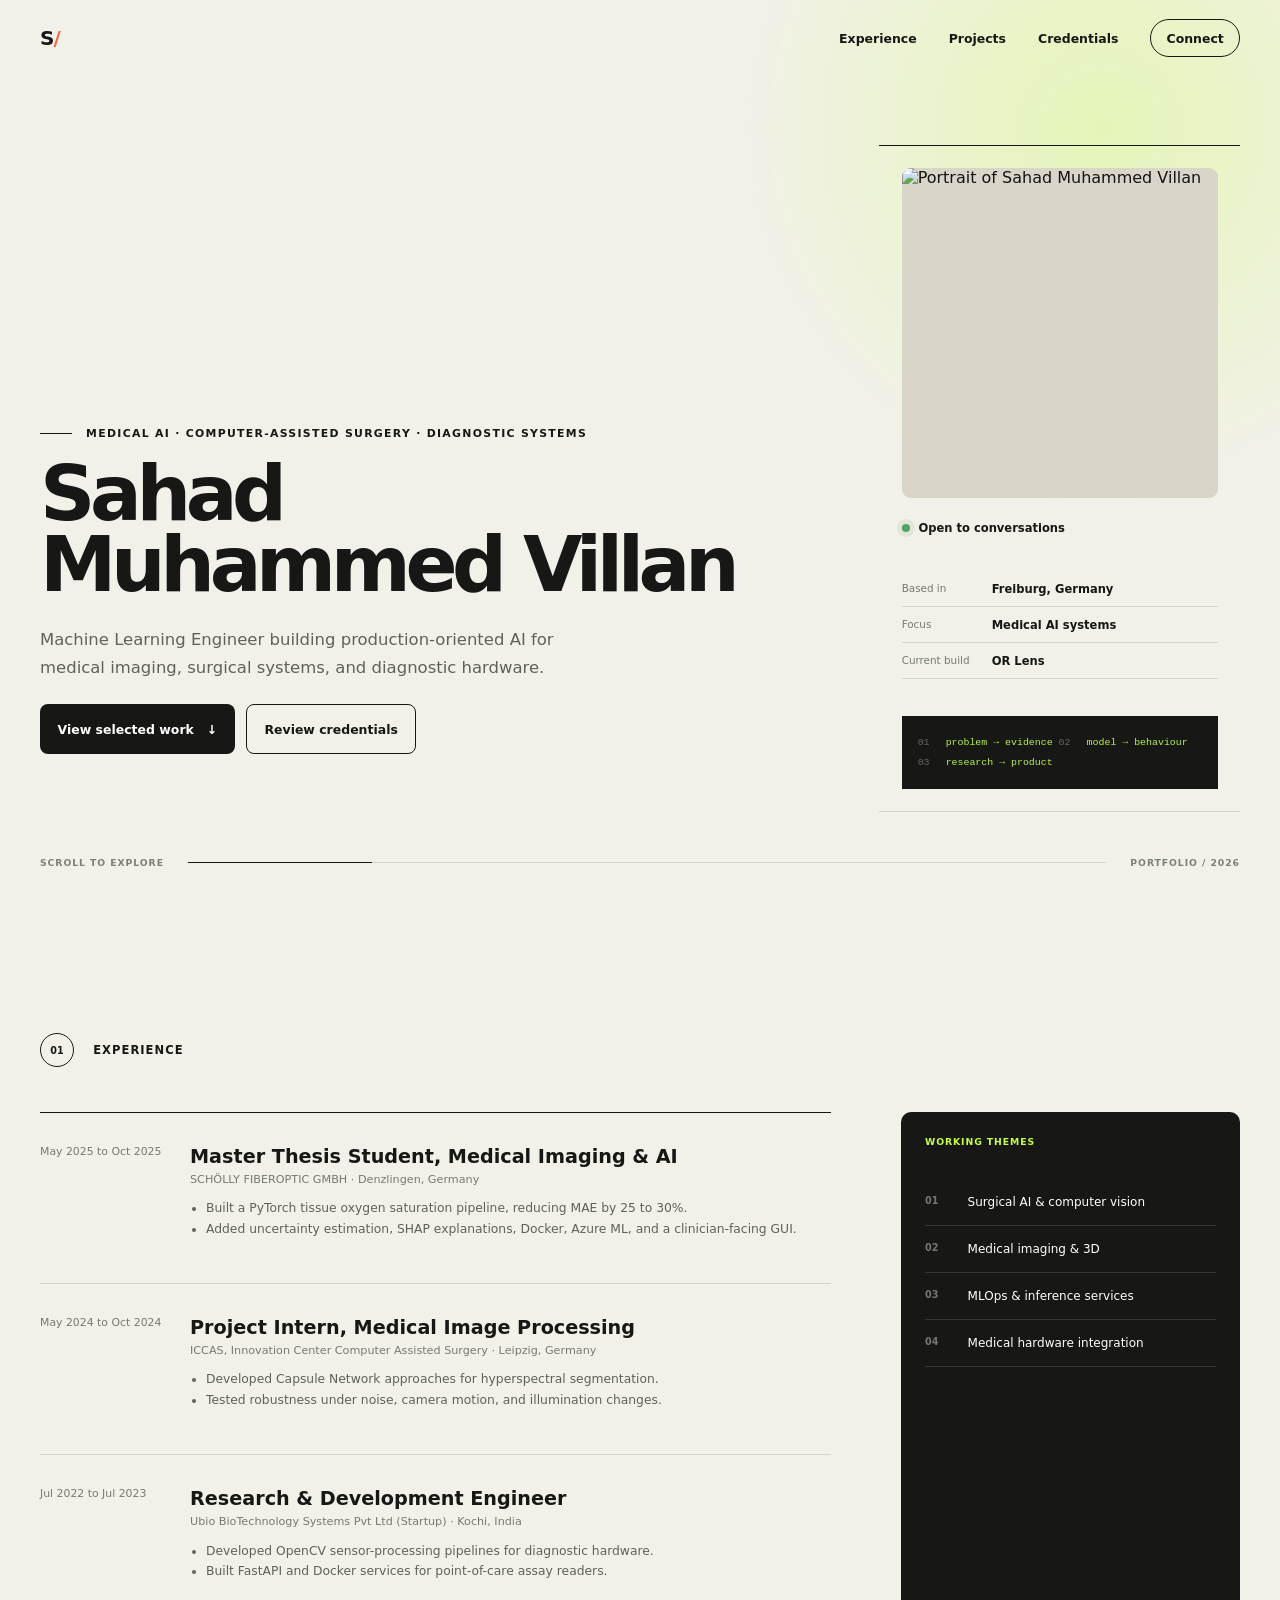
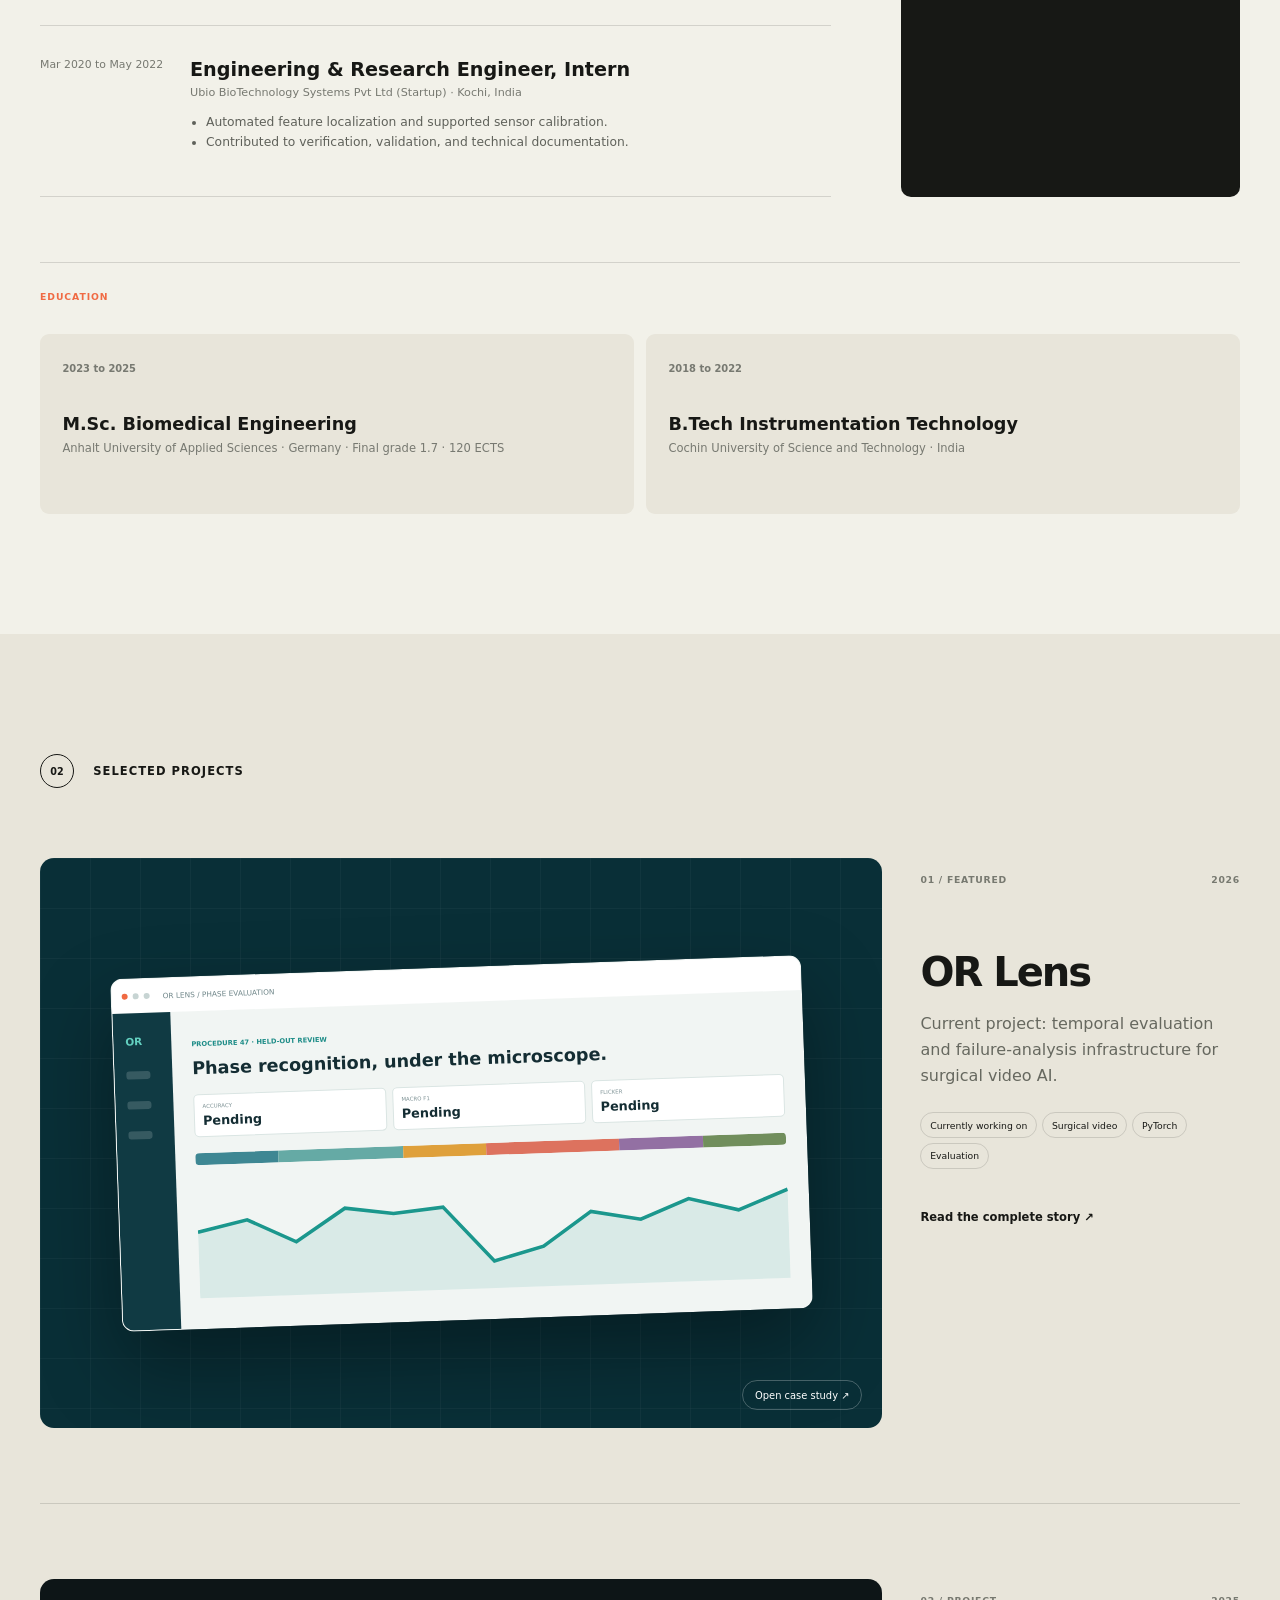
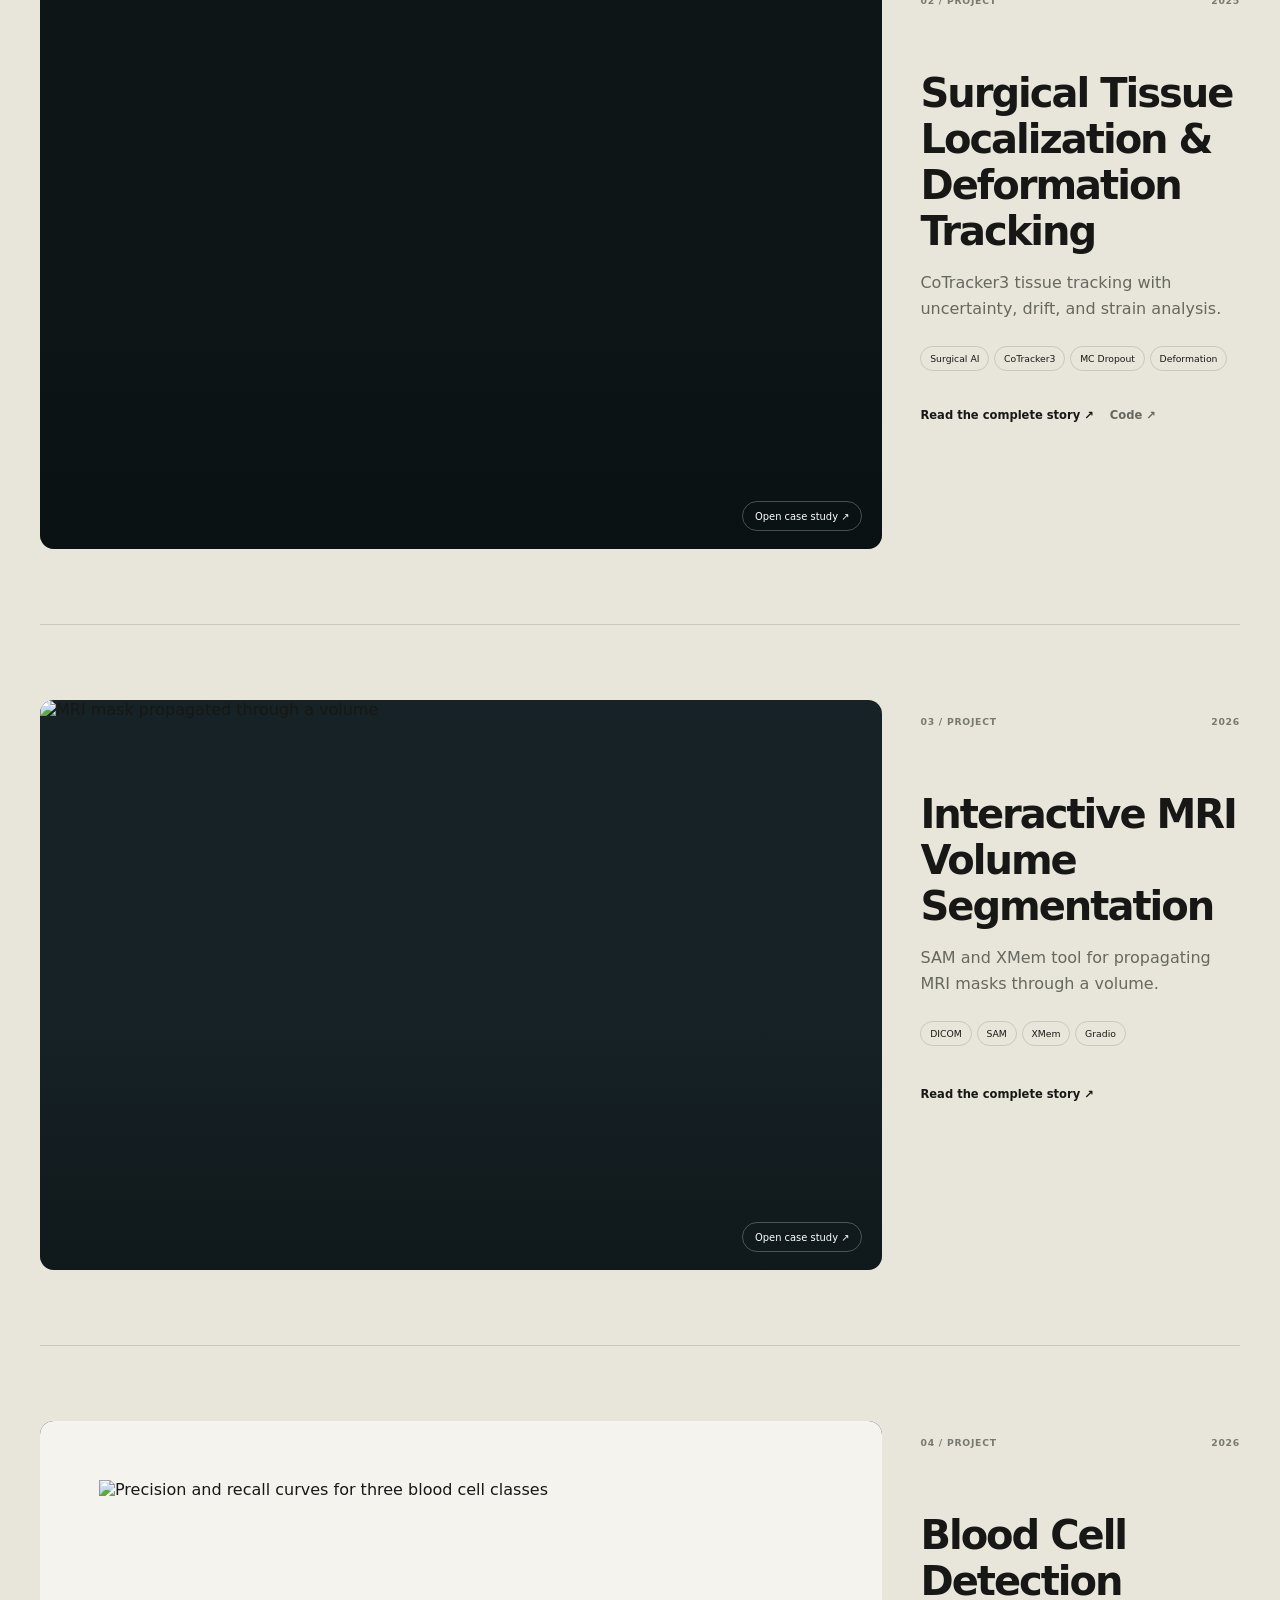
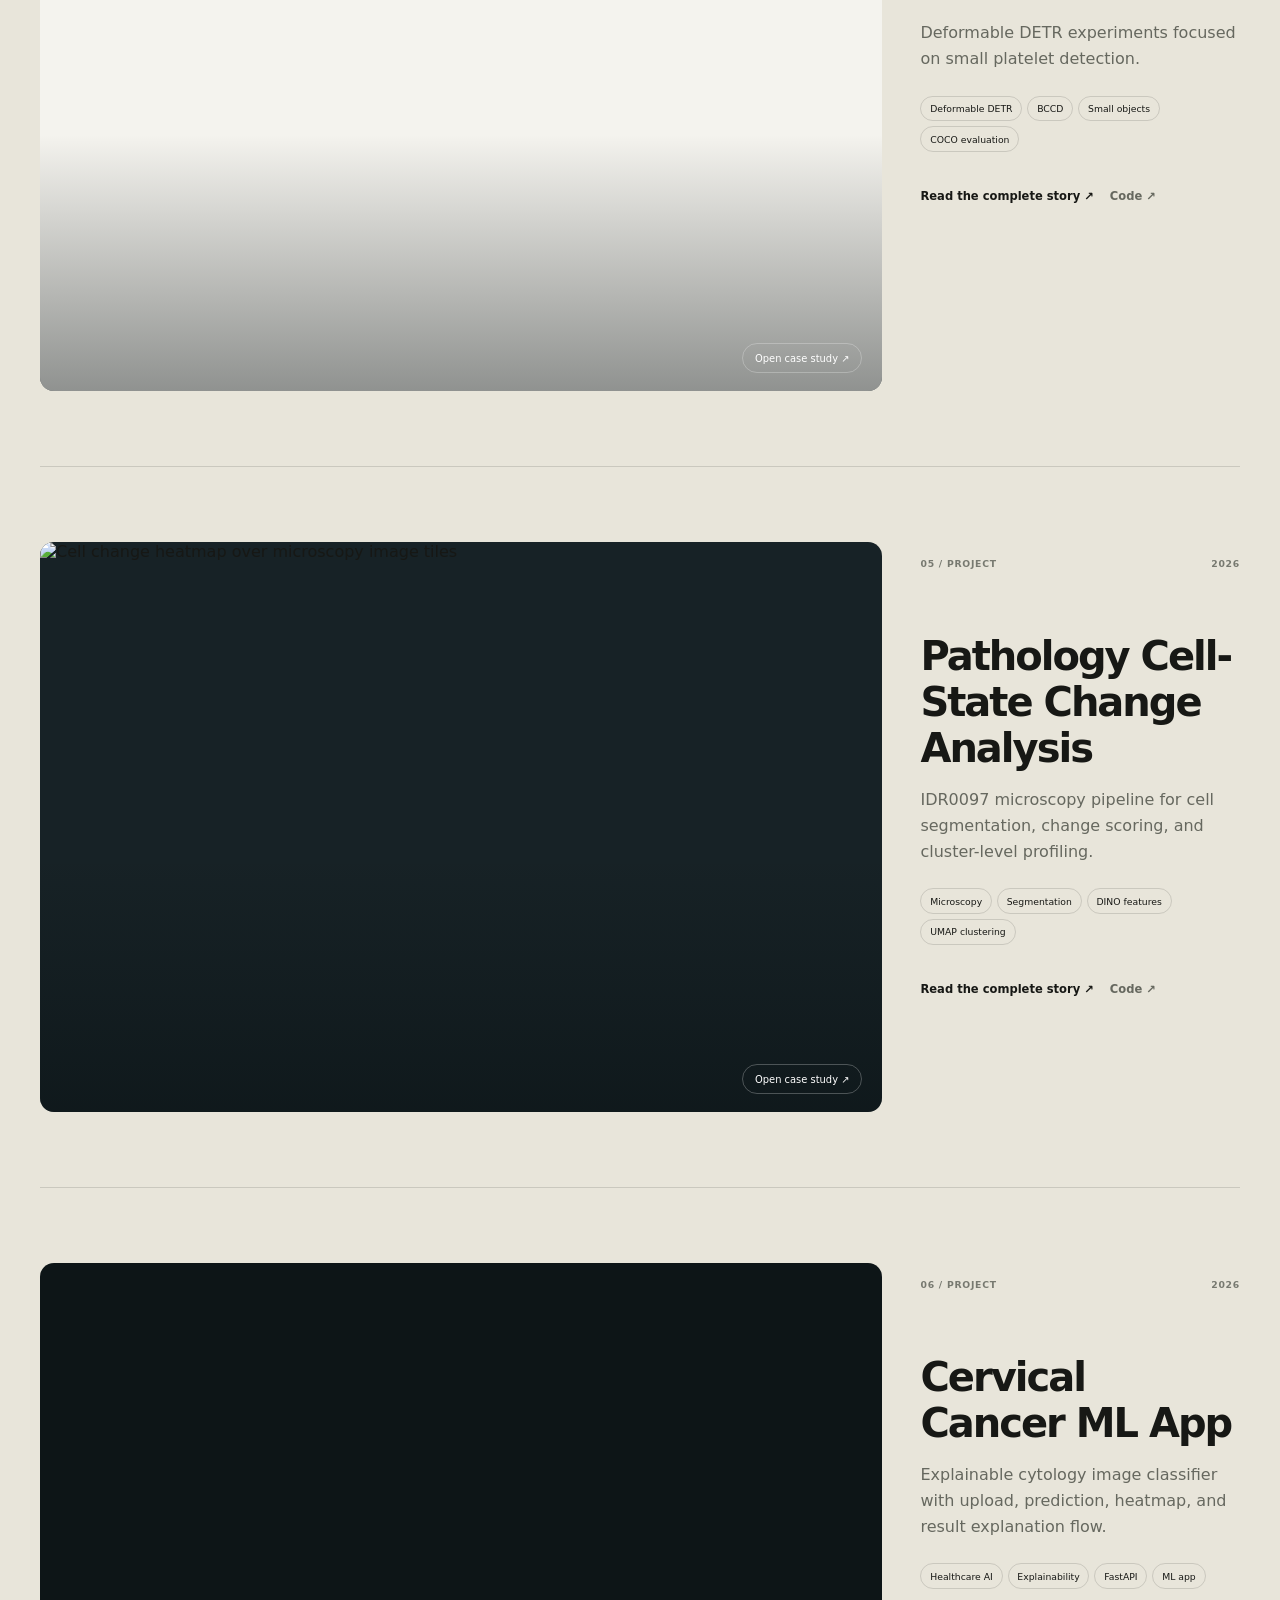
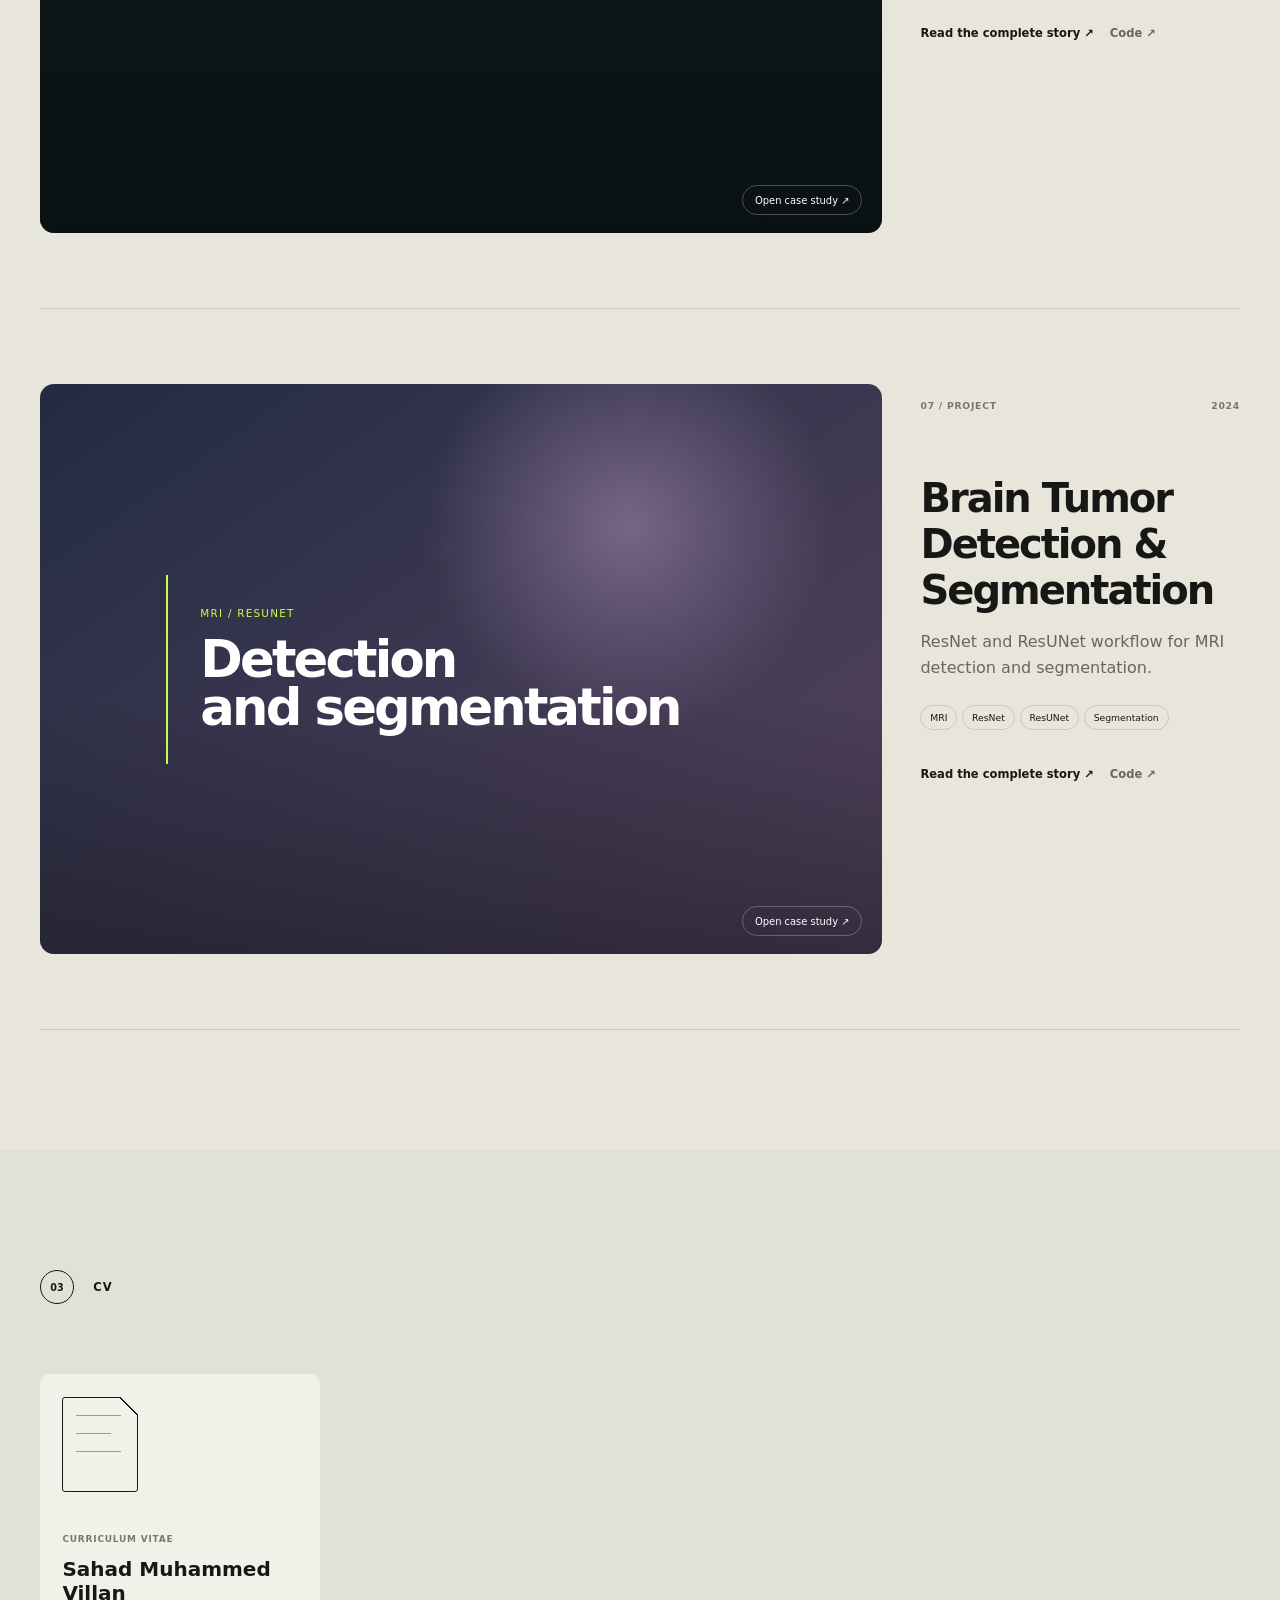
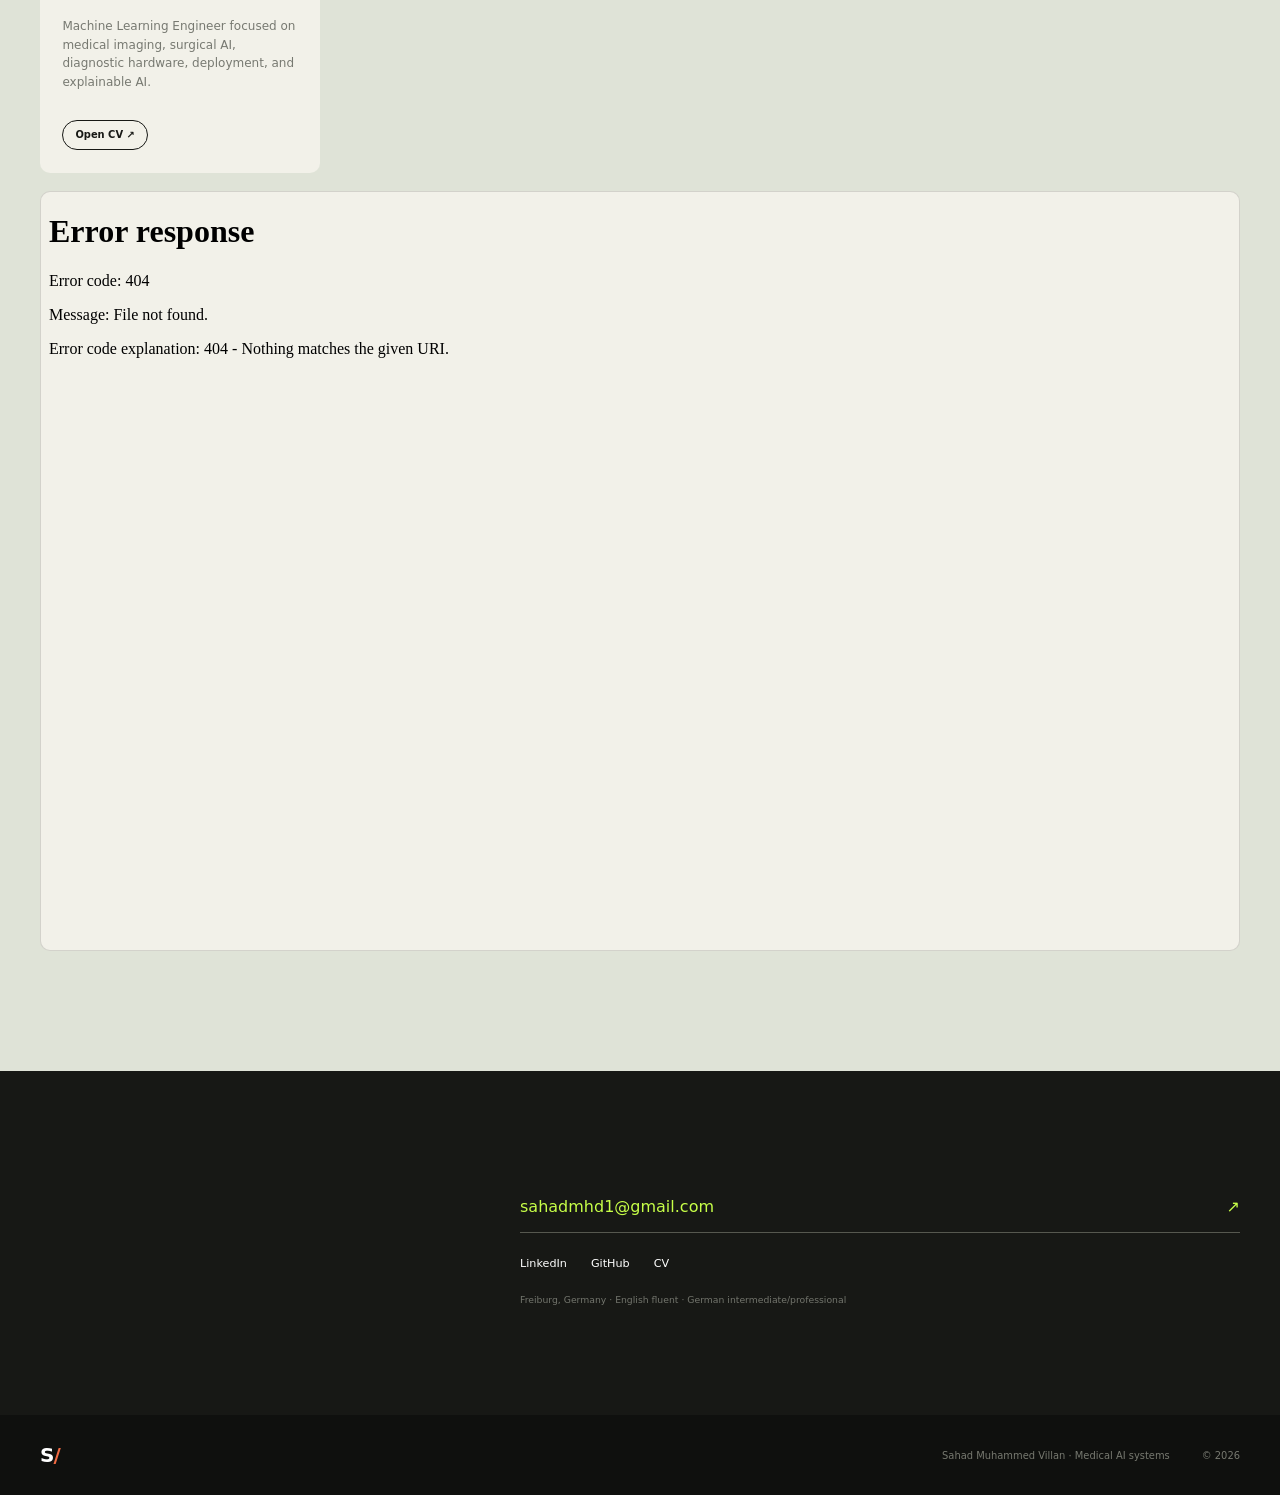
==== index.html @ abcf7dcc "Add files via upload" ====
<!doctype html>
<html lang="en">
<head>
  <meta charset="utf-8">
  <meta name="viewport" content="width=device-width, initial-scale=1">
  <meta name="description" content="Sahad Muhammed Villan, machine learning engineer building medical imaging and surgical AI systems.">
  <meta name="theme-color" content="#171815">
  <title>Sahad Muhammed Villan | Machine Learning Engineer</title>
  <link rel="icon" href="assets/favicon.svg" type="image/svg+xml">
  <link rel="stylesheet" href="styles.css">
</head>
<body>
  <a class="skip-link" href="#main">Skip to content</a>
  <div class="cursor-glow" data-cursor-glow></div>

  <header class="header" data-header>
    <div class="shell nav-row">
      <a class="monogram" href="#top" aria-label="Portfolio home">S<span>/</span></a>
      <button class="menu" type="button" aria-expanded="false" aria-controls="nav" data-menu><i></i><i></i><span class="sr-only">Menu</span></button>
      <nav id="nav" data-nav>
        <a href="#experience">Experience</a>
        <a href="#work">Projects</a>
        <a href="#credentials">Credentials</a>
        <a class="nav-contact" href="#contact">Connect</a>
      </nav>
    </div>
  </header>

  <main id="main">
    <section id="top" class="hero">
      <div class="shell hero-grid">
        <div class="hero-copy reveal">
          <p class="overline"><span></span> Medical AI · Computer-assisted surgery · Diagnostic systems</p>
          <h1>Sahad Muhammed Villan</h1>
          <p class="hero-intro" data-profile-intro>Machine Learning Engineer building production-oriented AI for medical imaging, surgical systems, and diagnostic hardware.</p>
          <div class="hero-actions">
            <a class="button button-dark" href="#work">View selected work <span>↓</span></a>
            <a class="button button-line" href="#credentials">Review credentials</a>
          </div>
        </div>
        <aside class="hero-aside reveal delay-one">
          <figure class="profile-photo">
            <img src="assets/sahad-portrait.jpg" alt="Portrait of Sahad Muhammed Villan">
          </figure>
          <div class="availability"><i></i><span data-availability>Open to conversations</span></div>
          <dl>
            <div><dt>Based in</dt><dd data-location>Freiburg, Germany</dd></div>
            <div><dt>Focus</dt><dd>Medical AI systems</dd></div>
            <div><dt>Current build</dt><dd>OR Lens</dd></div>
          </dl>
          <div class="hero-code" aria-hidden="true">
            <span>01</span><code>problem → evidence</code>
            <span>02</span><code>model → behaviour</code>
            <span>03</span><code>research → product</code>
          </div>
        </aside>
      </div>
      <div class="shell hero-foot reveal delay-two">
        <span>SCROLL TO EXPLORE</span>
        <div class="scroll-line"><i></i></div>
        <span>PORTFOLIO / <span data-year></span></span>
      </div>
    </section>

    <section id="work" class="section work-section">
      <div class="shell">
        <header class="section-head reveal">
          <div><span class="section-number">02</span><p>Selected projects</p></div>
        </header>
        <div class="project-list" data-project-list>
          <article class="project-featured reveal" data-project-slug="or-lens">
            <a class="project-visual or-lens-visual" href="projects/or-lens/index.html" aria-label="Open OR Lens project">
              <div class="or-grid"></div>
              <div class="or-window">
                <div class="or-top"><i></i><i></i><i></i><span>OR LENS / PHASE EVALUATION</span></div>
                <div class="or-content">
                  <aside><b>OR</b><i></i><i></i><i></i></aside>
                  <div class="or-main">
                    <small>PROCEDURE 47 · HELD-OUT REVIEW</small>
                    <h3>Phase recognition, under the microscope.</h3>
                    <div class="or-metrics"><i><span>ACCURACY</span><b>Pending</b></i><i><span>MACRO F1</span><b>Pending</b></i><i><span>FLICKER</span><b>Pending</b></i></div>
                    <div class="or-timeline"><i></i><i></i><i></i><i></i><i></i><i></i></div>
                    <svg viewBox="0 0 500 105"><path class="or-area" d="M0 100V44L42 35L83 55L125 28L166 34L208 30L250 77L292 66L333 38L375 46L416 30L458 41L500 25V100Z"/><path class="or-line" d="M0 44L42 35L83 55L125 28L166 34L208 30L250 77L292 66L333 38L375 46L416 30L458 41L500 25"/></svg>
                  </div>
                </div>
              </div>
              <span class="project-open">Open case study ↗</span>
            </a>
            <div class="project-copy">
              <div class="project-meta"><span>01 / FEATURED</span><span>2026</span></div>
              <h3>OR Lens</h3>
              <p>Current project: temporal evaluation and failure-analysis infrastructure for surgical video AI.</p>
              <ul><li>Currently working on</li><li>Surgical video</li><li>PyTorch</li><li>Evaluation</li></ul>
              <a href="projects/or-lens/index.html">Read the complete story <span>↗</span></a>
            </div>
          </article>
          <article class="project-featured reveal" data-project-slug="surgical-tissue-tracking">
            <a class="project-visual has-video" href="projects/surgical-tissue-tracking/index.html" aria-label="Open surgical tissue tracking project">
              <video class="project-card-video" autoplay muted loop playsinline preload="metadata" poster="projects/surgical-tissue-tracking/surgical_gps_op1_poster.jpg">
                <source src="projects/surgical-tissue-tracking/surgical_gps_op1_web.mp4" type="video/mp4">
              </video>
              <span class="project-open">Open case study ↗</span>
            </a>
            <div class="project-copy">
              <div class="project-meta"><span>02 / PROJECT</span><span>2025</span></div>
              <h3>Surgical Tissue Localization &amp; Deformation Tracking</h3>
              <p>CoTracker3 tissue tracking with uncertainty, drift, and strain analysis.</p>
              <ul><li>Surgical AI</li><li>CoTracker3</li><li>MC Dropout</li><li>Deformation</li></ul>
              <div class="project-actions"><a href="projects/surgical-tissue-tracking/index.html">Read the complete story <span>↗</span></a><a href="https://github.com/sahadvillan/Tissue_Localization" target="_blank" rel="noreferrer">Code <span>↗</span></a></div>
            </div>
          </article>
          <article class="project-featured reveal" data-project-slug="mri-volume-propagation">
            <a class="project-visual has-image" href="projects/mri-volume-propagation/index.html" aria-label="Open MRI volume segmentation project">
              <img class="project-card-image" src="assets/mri-propagation-frame.png" alt="MRI mask propagated through a volume">
              <span class="project-open">Open case study ↗</span>
            </a>
            <div class="project-copy">
              <div class="project-meta"><span>03 / PROJECT</span><span>2026</span></div>
              <h3>Interactive MRI Volume Segmentation</h3>
              <p>SAM and XMem tool for propagating MRI masks through a volume.</p>
              <ul><li>DICOM</li><li>SAM</li><li>XMem</li><li>Gradio</li></ul>
              <a href="projects/mri-volume-propagation/index.html">Read the complete story <span>↗</span></a>
            </div>
          </article>
          <article class="project-featured reveal" data-project-slug="blood-cell-detection">
            <a class="project-visual has-image" href="projects/blood-cell-detection/index.html" aria-label="Open blood cell detection project">
              <img class="project-card-image contain" src="assets/blood-cell-pr-curve.png" alt="Precision and recall curves for three blood cell classes">
              <span class="project-open">Open case study ↗</span>
            </a>
            <div class="project-copy">
              <div class="project-meta"><span>04 / PROJECT</span><span>2026</span></div>
              <h3>Blood Cell Detection</h3>
              <p>Deformable DETR experiments focused on small platelet detection.</p>
              <ul><li>Deformable DETR</li><li>BCCD</li><li>Small objects</li><li>COCO evaluation</li></ul>
              <div class="project-actions"><a href="projects/blood-cell-detection/index.html">Read the complete story <span>↗</span></a><a href="https://github.com/sahadvillan/blood-cell-detection" target="_blank" rel="noreferrer">Code <span>↗</span></a></div>
            </div>
          </article>
          <article class="project-featured reveal" data-project-slug="pathology-cell-state">
            <a class="project-visual has-image" href="projects/pathology-cell-state/index.html" aria-label="Open pathology cell-state project">
              <img class="project-card-image" src="assets/pathology-heatmap-sidebygrid.png" alt="Cell change heatmap over microscopy image tiles">
              <span class="project-open">Open case study ↗</span>
            </a>
            <div class="project-copy">
              <div class="project-meta"><span>05 / PROJECT</span><span>2026</span></div>
              <h3>Pathology Cell-State Change Analysis</h3>
              <p>IDR0097 microscopy pipeline for cell segmentation, change scoring, and cluster-level profiling.</p>
              <ul><li>Microscopy</li><li>Segmentation</li><li>DINO features</li><li>UMAP clustering</li></ul>
              <div class="project-actions"><a href="projects/pathology-cell-state/index.html">Read the complete story <span>↗</span></a><a href="https://github.com/sahadvillan/drug-induced-phenotype-detection" target="_blank" rel="noreferrer">Code <span>↗</span></a></div>
            </div>
          </article>
          <article class="project-featured reveal" data-project-slug="cervical-cancer-ml-app">
            <a class="project-visual has-video" href="projects/cervical-cancer-ml-app/index.html" aria-label="Open cervical cancer ML app project">
              <video class="project-card-video" autoplay muted loop playsinline preload="metadata" poster="projects/cervical-cancer-ml-app/cervical-cancer-app-poster.jpg">
                <source src="projects/cervical-cancer-ml-app/cervical-cancer-app-demo.mp4" type="video/mp4">
              </video>
              <span class="project-open">Open case study ↗</span>
            </a>
            <div class="project-copy">
              <div class="project-meta"><span>06 / PROJECT</span><span>2026</span></div>
              <h3>Cervical Cancer ML App</h3>
              <p>Explainable cytology image classifier with upload, prediction, heatmap, and result explanation flow.</p>
              <ul><li>Healthcare AI</li><li>Explainability</li><li>FastAPI</li><li>ML app</li></ul>
              <div class="project-actions"><a href="projects/cervical-cancer-ml-app/index.html">Read the complete story <span>↗</span></a><a href="https://github.com/sahadvillan/cervical-cancer-explinability" target="_blank" rel="noreferrer">Code <span>↗</span></a></div>
            </div>
          </article>
          <article class="project-featured reveal" data-project-slug="brain-tumor-mri">
            <a class="project-visual project-visual-mri" href="projects/brain-tumor-mri/index.html" aria-label="Open brain tumor MRI project">
              <div class="project-visual-label"><small>MRI / RESUNET</small><strong>Detection<br>and segmentation</strong></div>
              <span class="project-open">Open case study ↗</span>
            </a>
            <div class="project-copy">
              <div class="project-meta"><span>07 / PROJECT</span><span>2024</span></div>
              <h3>Brain Tumor Detection &amp; Segmentation</h3>
              <p>ResNet and ResUNet workflow for MRI detection and segmentation.</p>
              <ul><li>MRI</li><li>ResNet</li><li>ResUNet</li><li>Segmentation</li></ul>
              <div class="project-actions"><a href="projects/brain-tumor-mri/index.html">Read the complete story <span>↗</span></a><a href="https://github.com/sahadvillan/Brain-Tumor-Detection-Using-Deep-Learning" target="_blank" rel="noreferrer">Code <span>↗</span></a></div>
            </div>
          </article>
        </div>
      </div>
    </section>

    <section id="experience" class="section experience-section">
      <div class="shell">
        <header class="section-head section-head-simple reveal">
          <div><span class="section-number">01</span><p>Experience</p></div>
        </header>
        <div class="experience-layout">
          <div class="timeline" data-experience-list data-experience-static>
            <article class="experience-item"><time>May 2025 to Oct 2025</time><div><h3>Master Thesis Student, Medical Imaging &amp; AI<span>SCHÖLLY FIBEROPTIC GMBH · Denzlingen, Germany</span></h3><ul><li>Built a PyTorch tissue oxygen saturation pipeline, reducing MAE by 25 to 30%.</li><li>Added uncertainty estimation, SHAP explanations, Docker, Azure ML, and a clinician-facing GUI.</li></ul></div></article>
            <article class="experience-item"><time>May 2024 to Oct 2024</time><div><h3>Project Intern, Medical Image Processing<span>ICCAS, Innovation Center Computer Assisted Surgery · Leipzig, Germany</span></h3><ul><li>Developed Capsule Network approaches for hyperspectral segmentation.</li><li>Tested robustness under noise, camera motion, and illumination changes.</li></ul></div></article>
            <article class="experience-item"><time>Jul 2022 to Jul 2023</time><div><h3>Research &amp; Development Engineer<span>Ubio BioTechnology Systems Pvt Ltd (Startup) · Kochi, India</span></h3><ul><li>Developed OpenCV sensor-processing pipelines for diagnostic hardware.</li><li>Built FastAPI and Docker services for point-of-care assay readers.</li></ul></div></article>
            <article class="experience-item"><time>Mar 2020 to May 2022</time><div><h3>Engineering &amp; Research Engineer, Intern<span>Ubio BioTechnology Systems Pvt Ltd (Startup) · Kochi, India</span></h3><ul><li>Automated feature localization and supported sensor calibration.</li><li>Contributed to verification, validation, and technical documentation.</li></ul></div></article>
          </div>
          <aside class="capability-panel reveal delay-one">
            <span class="panel-label">WORKING THEMES</span>
            <div><b>01</b><p>Surgical AI & computer vision</p></div>
            <div><b>02</b><p>Medical imaging & 3D</p></div>
            <div><b>03</b><p>MLOps & inference services</p></div>
            <div><b>04</b><p>Medical hardware integration</p></div>
          </aside>
        </div>

        <div class="education-block reveal">
          <span class="panel-label education-label">EDUCATION</span>
          <div class="education-grid">
            <article><time>2023 to 2025</time><h3>M.Sc. Biomedical Engineering</h3><p>Anhalt University of Applied Sciences · Germany · Final grade 1.7 · 120 ECTS</p></article>
            <article><time>2018 to 2022</time><h3>B.Tech Instrumentation Technology</h3><p>Cochin University of Science and Technology · India</p></article>
          </div>
        </div>
      </div>
    </section>

    <section id="credentials" class="section credentials-section">
      <div class="shell">
        <header class="section-head reveal">
          <div><span class="section-number">03</span><p>CV</p></div>
        </header>
        <div class="credential-grid" data-credential-list>
          <article class="credential-card reveal">
            <div class="document-icon"><i></i><i></i><i></i></div>
            <span>CURRICULUM VITAE</span><h3>Sahad Muhammed Villan</h3><p>Machine Learning Engineer focused on medical imaging, surgical AI, diagnostic hardware, deployment, and explainable AI.</p><a class="credential-link" href="assets/sahad-muhammed-villan-cv.pdf" target="_blank" rel="noreferrer">Open CV ↗</a>
          </article>
        </div>
        <iframe class="cv-frame reveal" src="assets/sahad-muhammed-villan-cv.pdf" title="CV of Sahad Muhammed Villan"></iframe>
      </div>
    </section>

    <section id="contact" class="contact-section">
      <div class="shell contact-grid contact-grid-simple">
        <div class="contact-actions reveal delay-one">
          <a class="contact-email" href="mailto:sahadmhd1@gmail.com">sahadmhd1@gmail.com <span>↗</span></a>
          <div class="social-links"><a href="https://linkedin.com/in/sahadmuhammedv" target="_blank" rel="noreferrer">LinkedIn</a><a href="https://github.com/sahadvillan" target="_blank" rel="noreferrer">GitHub</a><a href="assets/sahad-muhammed-villan-cv.pdf" target="_blank" rel="noreferrer">CV</a></div>
          <small>Freiburg, Germany · English fluent · German intermediate/professional</small>
        </div>
      </div>
    </section>
  </main>

  <footer>
    <div class="shell footer-row"><a class="monogram" href="#top">S<span>/</span></a><p>Sahad Muhammed Villan · Medical AI systems</p><span>© <span data-year></span></span></div>
  </footer>

  <script src="script.js"></script>
</body>
</html>
---- styles.css ----
:root { --ink:#171815; --muted:#777971; --paper:#f2f1e9; --cream:#e8e5da; --acid:#c7ff48; --orange:#f06a43; --line:rgba(23,24,21,.14); --shell:min(1200px,calc(100vw - 52px)); }
*{box-sizing:border-box}html{scroll-behavior:smooth}body{margin:0;color:var(--ink);background:var(--paper);font-family:Inter,ui-sans-serif,system-ui,-apple-system,BlinkMacSystemFont,"Segoe UI",sans-serif;-webkit-font-smoothing:antialiased}a{color:inherit;text-decoration:none}.shell{width:var(--shell);margin-inline:auto}.sr-only{position:absolute;width:1px;height:1px;padding:0;margin:-1px;overflow:hidden;clip:rect(0,0,0,0);white-space:nowrap;border:0}.skip-link{position:fixed;left:1rem;top:-4rem;z-index:300;padding:.7rem 1rem;background:var(--acid);border-radius:7px}.skip-link:focus{top:1rem}.cursor-glow{position:fixed;z-index:-1;width:450px;height:450px;border-radius:50%;background:rgba(199,255,72,.12);filter:blur(65px);transform:translate(-50%,-50%);pointer-events:none}
main{display:flex;flex-direction:column}#top{order:1}#experience{order:2}#work{order:3}#credentials{order:4}#contact{order:5}
.project-actions{display:flex;flex-wrap:wrap;gap:1rem;align-items:center}.project-actions a{font-size:.72rem;font-weight:780}.project-actions a:last-child{color:#66685f}
.hero{min-height:760px!important;padding:145px 0 45px!important}.hero-grid{align-items:center!important}.hero-copy{align-self:end;padding-bottom:58px}.hero h1{max-width:720px!important;margin:1.2rem 0 0!important;font-size:clamp(3.6rem,6vw,6.7rem)!important;line-height:.92!important;letter-spacing:-.07em!important}.hero-intro{max-width:560px!important;margin:1.6rem 0 1.4rem!important}.hero-foot{margin-top:45px!important}
@media(max-width:950px){.hero{min-height:auto!important}.hero-copy{padding-bottom:0}.hero-foot{margin-top:55px!important}}
.header{position:fixed;inset:0 0 auto;z-index:100;transition:background .2s,border-color .2s}.header.scrolled{background:rgba(242,241,233,.9);border-bottom:1px solid var(--line);backdrop-filter:blur(18px)}.nav-row{min-height:76px;display:flex;align-items:center;justify-content:space-between}.monogram{font-size:1.25rem;font-weight:850;letter-spacing:-.05em}.monogram span{color:var(--orange)}nav{display:flex;gap:2rem;align-items:center;font-size:.78rem;font-weight:650}nav a:hover{opacity:.55}.nav-contact{padding:.65rem .95rem;border:1px solid var(--ink);border-radius:999px}.menu{display:none;width:42px;height:42px;border:0;background:none}.menu i{display:block;width:22px;height:1px;margin:7px auto;background:var(--ink)}
.hero{min-height:900px;padding:180px 0 45px;background:radial-gradient(circle at 86% 14%,rgba(199,255,72,.3),transparent 28%),var(--paper)}.hero-grid{display:grid;grid-template-columns:1.35fr .65fr;gap:90px;align-items:end}.overline{font-size:.68rem;font-weight:780;letter-spacing:.12em;text-transform:uppercase}.overline span{display:inline-block;width:32px;height:1px;margin:0 9px 3px 0;background:var(--ink)}.hero h1{max-width:930px;margin:1.3rem 0 0;font-size:clamp(3.8rem,7vw,7.6rem);line-height:.92;letter-spacing:-.075em;font-weight:600}.hero h1 em{color:var(--orange);font-family:Georgia,serif;font-weight:400}.hero-intro{max-width:690px;margin:2rem 0;color:#5f615a;font-size:1.03rem;line-height:1.7}.hero-actions{display:flex;gap:.7rem;flex-wrap:wrap}.button{display:inline-flex;align-items:center;justify-content:center;gap:.8rem;min-height:50px;padding:.75rem 1.1rem;border-radius:8px;font-size:.78rem;font-weight:750}.button-dark{color:white;background:var(--ink)}.button-line{border:1px solid var(--ink)}.hero-aside{padding:1.4rem;border-top:1px solid var(--ink);border-bottom:1px solid var(--line)}.availability{display:flex;align-items:center;gap:.55rem;font-size:.72rem;font-weight:750}.availability i{width:8px;height:8px;border-radius:50%;background:#51a262;box-shadow:0 0 0 5px rgba(81,162,98,.12)}.hero-aside dl{margin:2.3rem 0}.hero-aside dl div{display:grid;grid-template-columns:90px 1fr;padding:.65rem 0;border-bottom:1px solid var(--line)}dt{color:var(--muted);font-size:.65rem}dd{margin:0;font-size:.72rem;font-weight:700}.hero-code{padding:1rem;color:#b7f349;background:var(--ink);font-family:ui-monospace,SFMono-Regular,Consolas,monospace;font-size:.62rem}.hero-code span{display:inline-block;width:28px;color:#66685f}.hero-code code{display:inline-block;margin:.3rem 0}.hero-foot{display:grid;grid-template-columns:auto 1fr auto;gap:1.5rem;align-items:center;margin-top:115px;color:#7d7f77;font-size:.58rem;font-weight:750;letter-spacing:.1em}.scroll-line{height:1px;overflow:hidden;background:var(--line)}.scroll-line i{display:block;width:20%;height:100%;background:var(--ink);animation:scan 3s infinite}@keyframes scan{from{transform:translateX(-100%)}to{transform:translateX(500%)}}
.section{padding:120px 0}.section-head{display:grid;grid-template-columns:.45fr 1.55fr;gap:3rem;align-items:start;margin-bottom:70px}.section-head>div{display:flex;gap:1.2rem;align-items:center}.section-head p{margin:0;font-size:.72rem;font-weight:750;text-transform:uppercase;letter-spacing:.09em}.section-number{display:grid;place-items:center;width:34px;height:34px;border:1px solid var(--ink);border-radius:50%;font-size:.6rem;font-weight:800}.section-head h2{max-width:800px;margin:0;font-size:clamp(2.4rem,4.2vw,4.6rem);line-height:1.02;letter-spacing:-.055em;font-weight:590}.work-section{background:var(--cream)}.project-featured{display:grid;grid-template-columns:1.45fr .55fr;gap:38px;padding-bottom:75px;border-bottom:1px solid var(--line)}.project-visual{position:relative;min-height:570px;display:grid;place-items:center;overflow:hidden;border-radius:14px;background:#092f37}.or-grid{position:absolute;inset:0;opacity:.12;background-image:linear-gradient(rgba(255,255,255,.3) 1px,transparent 1px),linear-gradient(90deg,rgba(255,255,255,.3) 1px,transparent 1px);background-size:50px 50px}.or-window{position:relative;width:82%;overflow:hidden;border:1px solid rgba(255,255,255,.16);border-radius:12px;background:#f1f5f3;box-shadow:0 35px 80px rgba(0,0,0,.35);transform:rotate(-2deg)}.or-top{height:34px;display:flex;align-items:center;gap:5px;padding:0 10px;color:#6e8588;background:white;font-size:.46rem}.or-top i{width:6px;height:6px;border-radius:50%;background:#c7d4d3}.or-top i:first-child{background:var(--orange)}.or-top span{margin-left:8px}.or-content{min-height:310px;display:grid;grid-template-columns:58px 1fr}.or-content aside{padding:17px 12px;color:#63d0c0;background:#103a43}.or-content aside b{font-size:.65rem}.or-content aside i{display:block;width:24px;height:8px;margin-top:22px;border-radius:3px;background:rgba(255,255,255,.16)}.or-content main{padding:20px;color:#142d33}.or-content main small{color:#1d8c87;font-size:.42rem;font-weight:850}.or-content main h3{margin:.5rem 0 1rem;font-size:1.1rem}.or-metrics{display:grid;grid-template-columns:repeat(3,1fr);gap:6px}.or-metrics i{padding:8px;border:1px solid #dae5e3;border-radius:5px;background:white;font-style:normal}.or-metrics span,.or-metrics b{display:block}.or-metrics span{color:#7e9295;font-size:.34rem}.or-metrics b{margin-top:4px;font-size:.8rem}.or-timeline{height:12px;display:flex;margin-top:16px;overflow:hidden;border-radius:4px}.or-timeline i{flex:1;background:#3e8793}.or-timeline i:nth-child(2){flex:1.5;background:#65aaa5}.or-timeline i:nth-child(3){background:#dfa03b}.or-timeline i:nth-child(4){flex:1.6;background:#dd725e}.or-timeline i:nth-child(5){background:#9370a3}.or-timeline i:nth-child(6){background:#718e5c}.or-content svg{width:100%;margin-top:15px}.or-area{fill:rgba(25,148,136,.11)}.or-line{fill:none;stroke:#1b978d;stroke-width:3}.project-open{position:absolute;right:20px;bottom:18px;padding:.55rem .75rem;color:white;border:1px solid rgba(255,255,255,.25);border-radius:999px;font-size:.62rem}.project-copy{padding-top:1rem}.project-meta{display:flex;justify-content:space-between;color:#777970;font-size:.58rem;font-weight:800;letter-spacing:.08em}.project-copy h3{margin:4rem 0 .8rem;font-size:2.5rem;letter-spacing:-.05em}.project-copy p{color:#66685f;line-height:1.6}.project-copy ul{display:flex;flex-wrap:wrap;gap:5px;padding:0;margin:1.5rem 0 2.3rem;list-style:none}.project-copy li{padding:.4rem .55rem;border:1px solid var(--line);border-radius:999px;font-size:.58rem}.project-copy>a{font-size:.72rem;font-weight:780}.project-placeholder{display:grid;grid-template-columns:.4fr 1.6fr;gap:3rem;padding:2.2rem 0;color:#777970;border-bottom:1px solid var(--line)}.project-placeholder span{font-size:.62rem;font-weight:800;letter-spacing:.09em}.project-placeholder p{max-width:690px;margin:0;font-size:.8rem;line-height:1.6}.project-placeholder code{color:var(--ink)}
.experience-section{background:var(--paper)}.experience-layout{display:grid;grid-template-columns:1.4fr .6fr;gap:70px}.timeline{border-top:1px solid var(--ink)}.empty-state{padding:3rem 0;border-bottom:1px solid var(--line)}.empty-state span{color:var(--orange);font-size:.6rem;font-weight:850;letter-spacing:.1em}.empty-state h3{margin:1rem 0 .5rem;font-size:1.5rem}.empty-state p{max-width:650px;color:var(--muted);font-size:.8rem;line-height:1.65}.experience-item{display:grid;grid-template-columns:150px 1fr;padding:2rem 0;border-bottom:1px solid var(--line)}.experience-item time{color:var(--muted);font-size:.68rem}.experience-item h3{margin:0;font-size:1.2rem}.experience-item h3 span{display:block;margin-top:.3rem;color:var(--muted);font-size:.7rem;font-weight:500}.experience-item ul{padding-left:1rem;color:#5f615a;font-size:.77rem;line-height:1.65}.capability-panel{padding:1.5rem;color:white;background:var(--ink);border-radius:10px}.panel-label{display:block;margin-bottom:2rem;color:var(--acid);font-size:.58rem;font-weight:850;letter-spacing:.1em}.capability-panel div{display:grid;grid-template-columns:33px 1fr;gap:.6rem;padding:1rem 0;border-bottom:1px solid rgba(255,255,255,.13)}.capability-panel b{color:#75776f;font-size:.6rem}.capability-panel p{margin:0;font-size:.75rem}.credentials-section{background:#dfe3d7}.credential-grid{display:grid;grid-template-columns:repeat(3,1fr);gap:12px}.credential-card{min-height:330px;padding:1.4rem;background:var(--paper);border-radius:10px}.document-icon{position:relative;width:76px;height:95px;margin-bottom:2.2rem;border:1px solid var(--ink);border-radius:3px}.document-icon::after{content:"";position:absolute;right:-1px;top:-1px;width:19px;height:19px;background:linear-gradient(45deg,transparent 49%,var(--ink) 50%,var(--ink) 53%,var(--paper) 54%)}.document-icon i{display:block;width:45px;height:1px;margin:17px 13px;background:#9a9c94}.document-icon i:nth-child(2){width:35px}.signed i:last-child{width:24px;height:7px;margin-top:26px;border-bottom:2px solid var(--orange);background:none;transform:rotate(-8deg)}.stamped::before{content:"✓";position:absolute;right:8px;bottom:8px;display:grid;place-items:center;width:26px;height:26px;color:white;background:#51a262;border-radius:50%;font-size:.7rem}.credential-card>span{color:var(--muted);font-size:.56rem;font-weight:850;letter-spacing:.09em}.credential-card h3{margin:.7rem 0;font-size:1.25rem}.credential-card p{color:var(--muted);font-size:.75rem;line-height:1.55}.credential-card>b{display:inline-block;margin-top:1rem;padding:.45rem .55rem;color:#4e514a;border:1px solid var(--line);border-radius:999px;font-size:.56rem}.privacy-note{display:grid;grid-template-columns:150px 1fr;gap:2rem;margin-top:30px;padding:1.2rem;border-left:3px solid var(--orange);background:rgba(255,255,255,.45)}.privacy-note span{font-size:.63rem;font-weight:850;text-transform:uppercase;letter-spacing:.08em}.privacy-note p{margin:0;color:#676960;font-size:.72rem;line-height:1.6}
.about-section{background:var(--paper)}.about-grid{display:grid;grid-template-columns:1fr 1fr;gap:100px}.about-title h2{margin:2rem 0 0;font-size:clamp(3rem,5vw,5.5rem);line-height:.95;letter-spacing:-.065em;font-weight:590}.about-copy .lead{font-size:1.35rem;line-height:1.45;letter-spacing:-.025em}.about-copy>p:not(.lead){color:var(--muted);line-height:1.7}.about-links{display:flex;gap:2rem;margin-top:2rem}.about-links a{padding-bottom:.3rem;border-bottom:1px solid var(--ink);font-size:.72rem;font-weight:750}.contact-section{padding:110px 0;color:white;background:var(--ink)}.contact-grid{display:grid;grid-template-columns:1fr 1fr;gap:80px}.contact-grid p{color:#8d8f88;font-size:.72rem}.contact-grid h2{margin:.6rem 0;font-size:clamp(3rem,5vw,5.4rem);letter-spacing:-.06em}.contact-email{display:flex;justify-content:space-between;padding:1rem 0;border-bottom:1px solid #56584f;color:var(--acid);font-size:1rem}.social-links{display:flex;gap:1.5rem;margin-top:1.5rem;font-size:.7rem}.contact-actions small{display:block;margin-top:1.5rem;color:#73756d;font-size:.58rem}footer{padding:25px 0;background:#0f100e;color:#777970}.footer-row{display:grid;grid-template-columns:1fr auto auto;gap:2rem;align-items:center;font-size:.62rem}.footer-row .monogram{color:white}
.reveal{opacity:0;transform:translateY(18px);transition:opacity .7s,transform .7s}.reveal.visible{opacity:1;transform:none}.delay-one{transition-delay:.1s}.delay-two{transition-delay:.2s}
@media(max-width:950px){.hero-grid,.project-featured,.experience-layout,.about-grid,.contact-grid{grid-template-columns:1fr}.hero{min-height:auto}.hero-aside{max-width:600px;margin-top:2rem}.section-head{grid-template-columns:1fr}.project-copy h3{margin-top:1.5rem}.credential-grid{grid-template-columns:1fr 1fr}.capability-panel{max-width:600px}}
@media(max-width:700px){:root{--shell:min(100% - 28px,1200px)}.menu{display:block}nav{position:fixed;inset:75px 14px auto;display:none;flex-direction:column;align-items:stretch;gap:0;padding:.7rem;background:var(--paper);border:1px solid var(--line);border-radius:10px;box-shadow:0 20px 50px rgba(0,0,0,.15)}nav.open{display:flex}nav a{padding:.8rem}.hero{padding-top:130px}.hero h1{font-size:3.5rem}.hero-foot{grid-template-columns:1fr auto}.hero-foot .scroll-line{display:none}.section{padding:85px 0}.project-visual{min-height:390px}.or-window{width:94%}.credential-grid{grid-template-columns:1fr}.project-placeholder,.privacy-note{grid-template-columns:1fr;gap:.7rem}.footer-row{grid-template-columns:1fr}.section-head h2{font-size:2.65rem}}
@media(prefers-reduced-motion:reduce){html{scroll-behavior:auto}.reveal{opacity:1;transform:none;transition:none}.scroll-line i{animation:none}.cursor-glow{display:none}}

.or-content .or-main{padding:20px;color:#142d33}
.or-content .or-main small{color:#1d8c87;font-size:.42rem;font-weight:850}
.or-content .or-main h3{margin:.5rem 0 1rem;font-size:1.1rem}

.profile-photo{height:330px;margin:0 0 1.4rem;overflow:hidden;border-radius:9px;background:#d9d5c8}
.profile-photo img{display:block;width:100%;height:100%;object-fit:cover;object-position:70% 73%;filter:saturate(.88) contrast(1.03)}
.contact-grid-simple{grid-template-columns:minmax(0,720px);justify-content:end}
.section-head-simple{grid-template-columns:1fr;margin-bottom:45px}
.project-visual.has-video{background:#0d1517}
.project-card-video{position:absolute;inset:0;width:100%;height:100%;object-fit:cover;pointer-events:none}
.project-visual.has-video::after{content:"";position:absolute;inset:0;background:linear-gradient(180deg,transparent 58%,rgba(5,12,14,.42));pointer-events:none}
.project-visual.has-video .project-open{z-index:2}
.project-featured+.project-featured{padding-top:75px}
.project-visual.has-image{background:#172226}
.project-card-image{position:absolute;inset:0;width:100%;height:100%;object-fit:cover}
.project-card-image.contain{padding:7%;object-fit:contain;background:#f4f3ee}
.project-visual.has-image::after,.project-visual-mri::after{content:"";position:absolute;inset:0;background:linear-gradient(180deg,transparent 55%,rgba(5,12,14,.42));pointer-events:none}
.project-visual.has-image .project-open,.project-visual-mri .project-open{z-index:2}
.project-visual-mri{color:white;background:radial-gradient(circle at 70% 25%,#766685 0,transparent 28%),linear-gradient(145deg,#222b42,#57445f)}
.project-visual-label{position:relative;z-index:1;width:70%;padding:2rem;border-left:2px solid var(--acid)}
.project-visual-label small{display:block;margin-bottom:1rem;color:var(--acid);font-size:.65rem;letter-spacing:.12em}
.project-visual-label strong{font-size:clamp(2.4rem,4vw,4.6rem);line-height:.95;letter-spacing:-.055em}

.education-block{margin-top:65px;padding-top:28px;border-top:1px solid var(--line)}
.education-label{color:var(--orange)}
.education-grid{display:grid;grid-template-columns:1fr 1fr;gap:12px}
.education-grid article{min-height:180px;padding:1.4rem;background:var(--cream);border-radius:9px}
.education-grid time{color:var(--muted);font-size:.62rem;font-weight:750}
.education-grid h3{margin:2.4rem 0 .45rem;font-size:1.1rem}
.education-grid p{margin:0;color:var(--muted);font-size:.72rem}
@media(max-width:700px){.education-grid{grid-template-columns:1fr}}
@media(max-width:700px){.profile-photo{height:390px}.profile-photo img{object-position:70% 70%}}
.credential-grid{display:grid;grid-template-columns:repeat(auto-fit,minmax(210px,1fr));gap:12px;align-items:stretch}
.credential-card{min-height:350px;min-width:0}
@media(max-width:950px){.credential-grid{grid-template-columns:1fr 1fr}}
@media(max-width:700px){.credential-grid{grid-template-columns:1fr}}
.credential-grid{display:flex!important;flex-wrap:wrap!important;gap:12px!important;align-items:stretch!important}
.credential-card{flex:1 1 220px!important;max-width:280px!important;min-height:330px!important}
@media(max-width:950px){.credential-card{max-width:none!important;flex-basis:calc(50% - 6px)!important}}
@media(max-width:700px){.credential-card{flex-basis:100%!important}}
.credential-link{display:inline-block;margin-top:1rem;padding:.55rem .75rem;color:var(--ink);border:1px solid var(--ink);border-radius:999px;font-size:.62rem;font-weight:800}
.cv-frame{display:block;width:100%;height:760px;margin-top:18px;border:1px solid var(--line);border-radius:10px;background:var(--paper)}
@media(max-width:700px){.cv-frame{height:560px}}
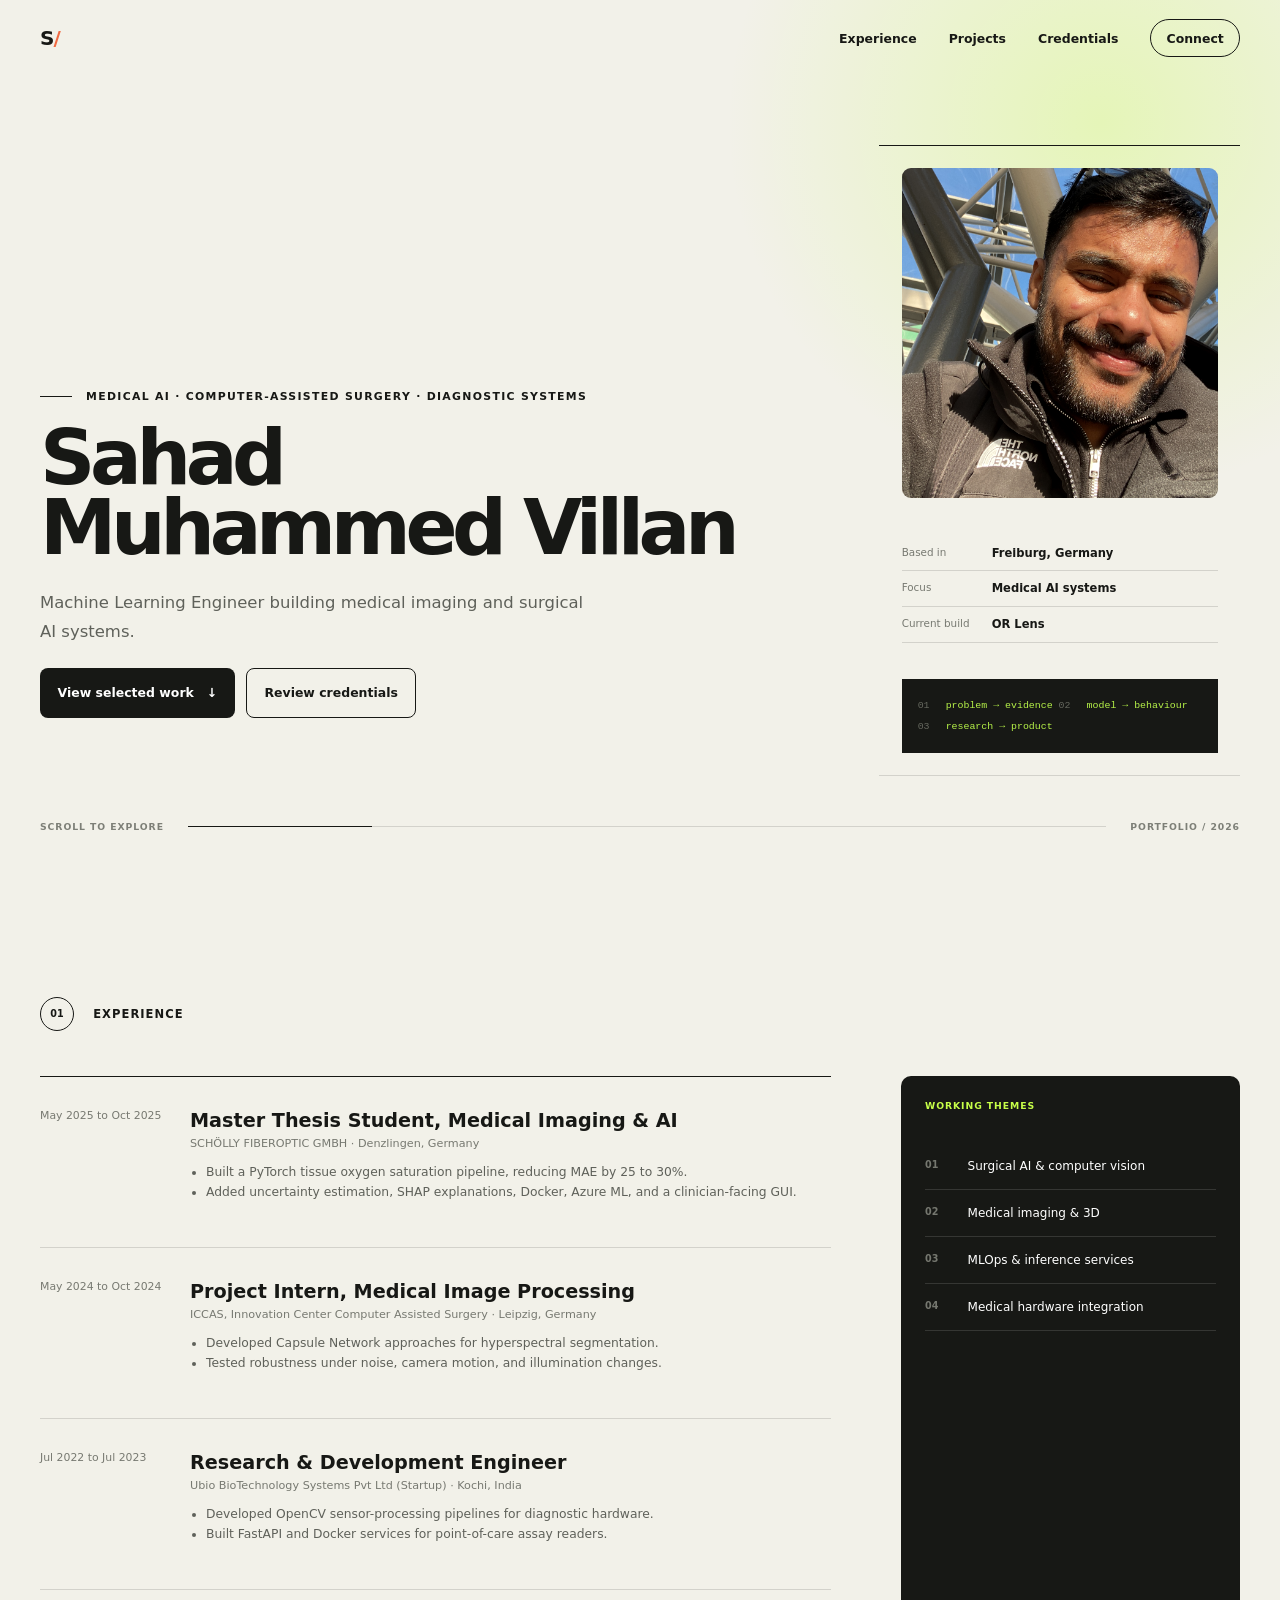
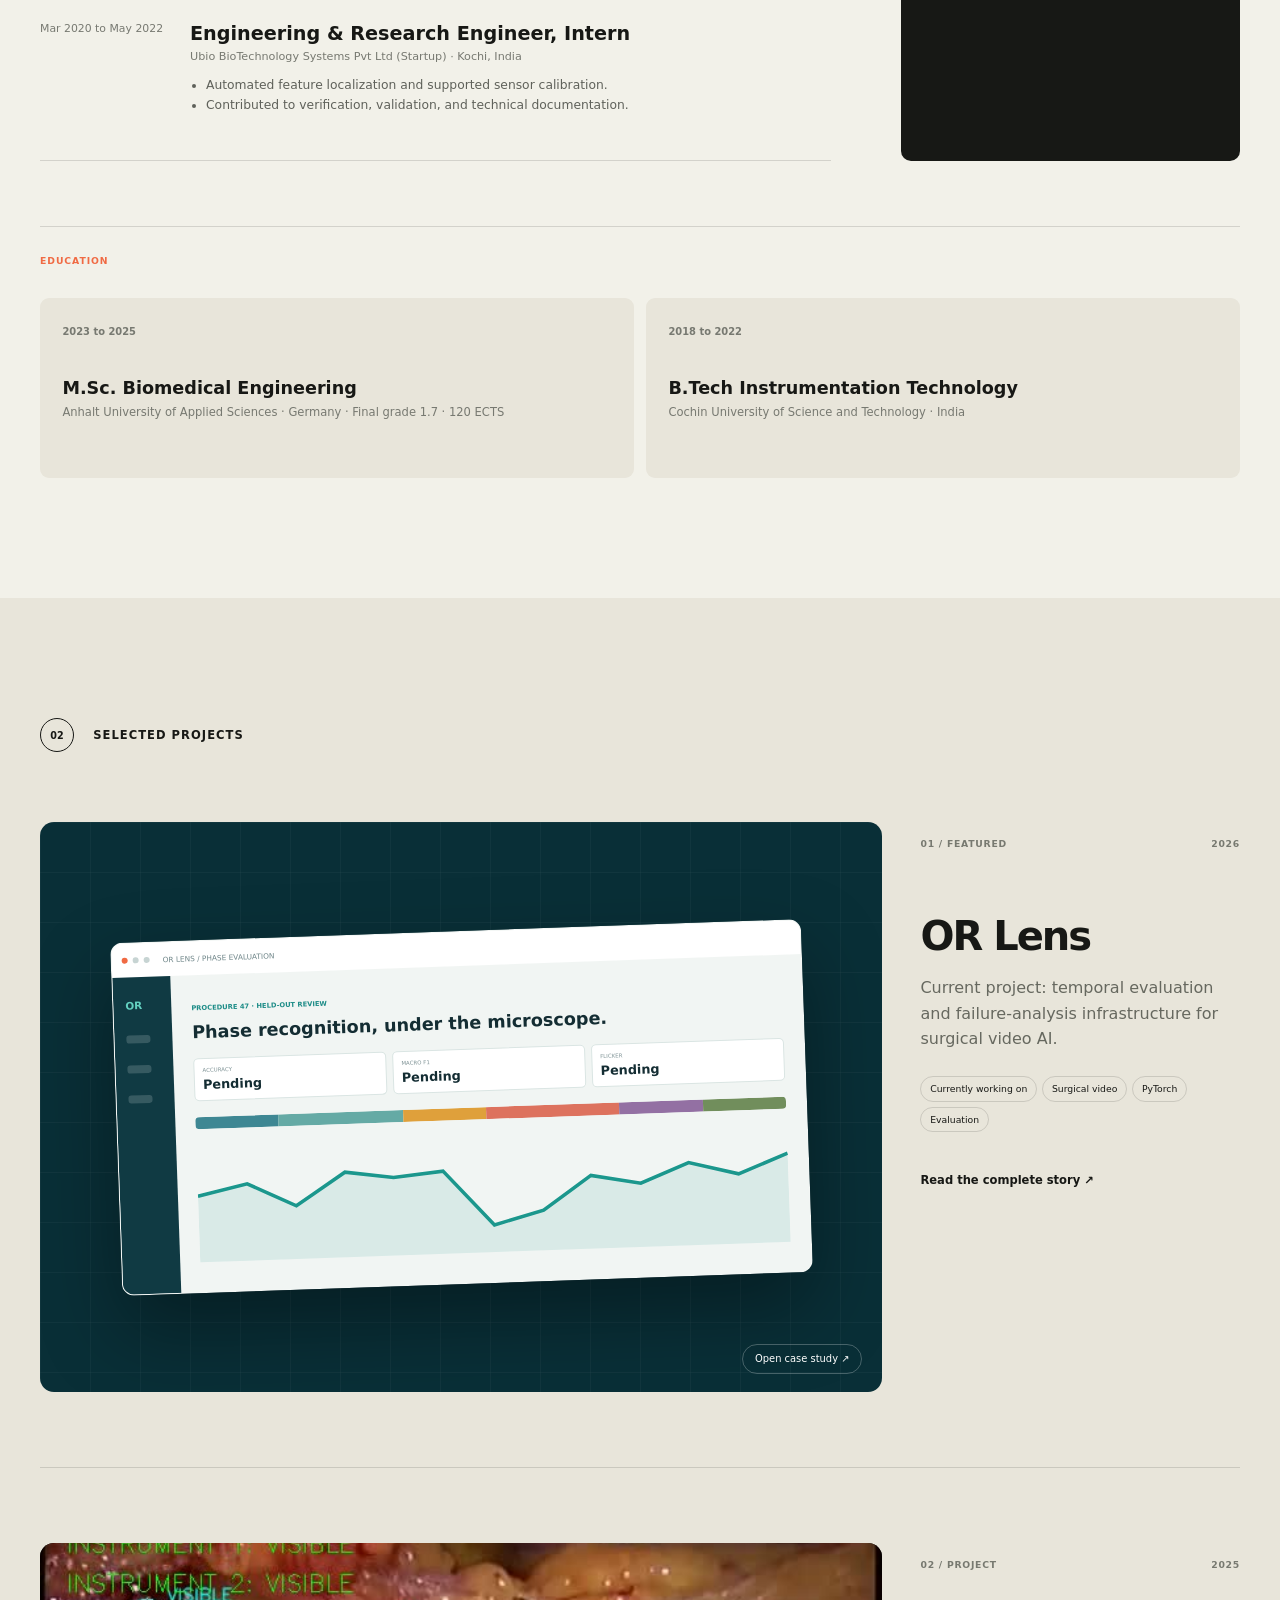
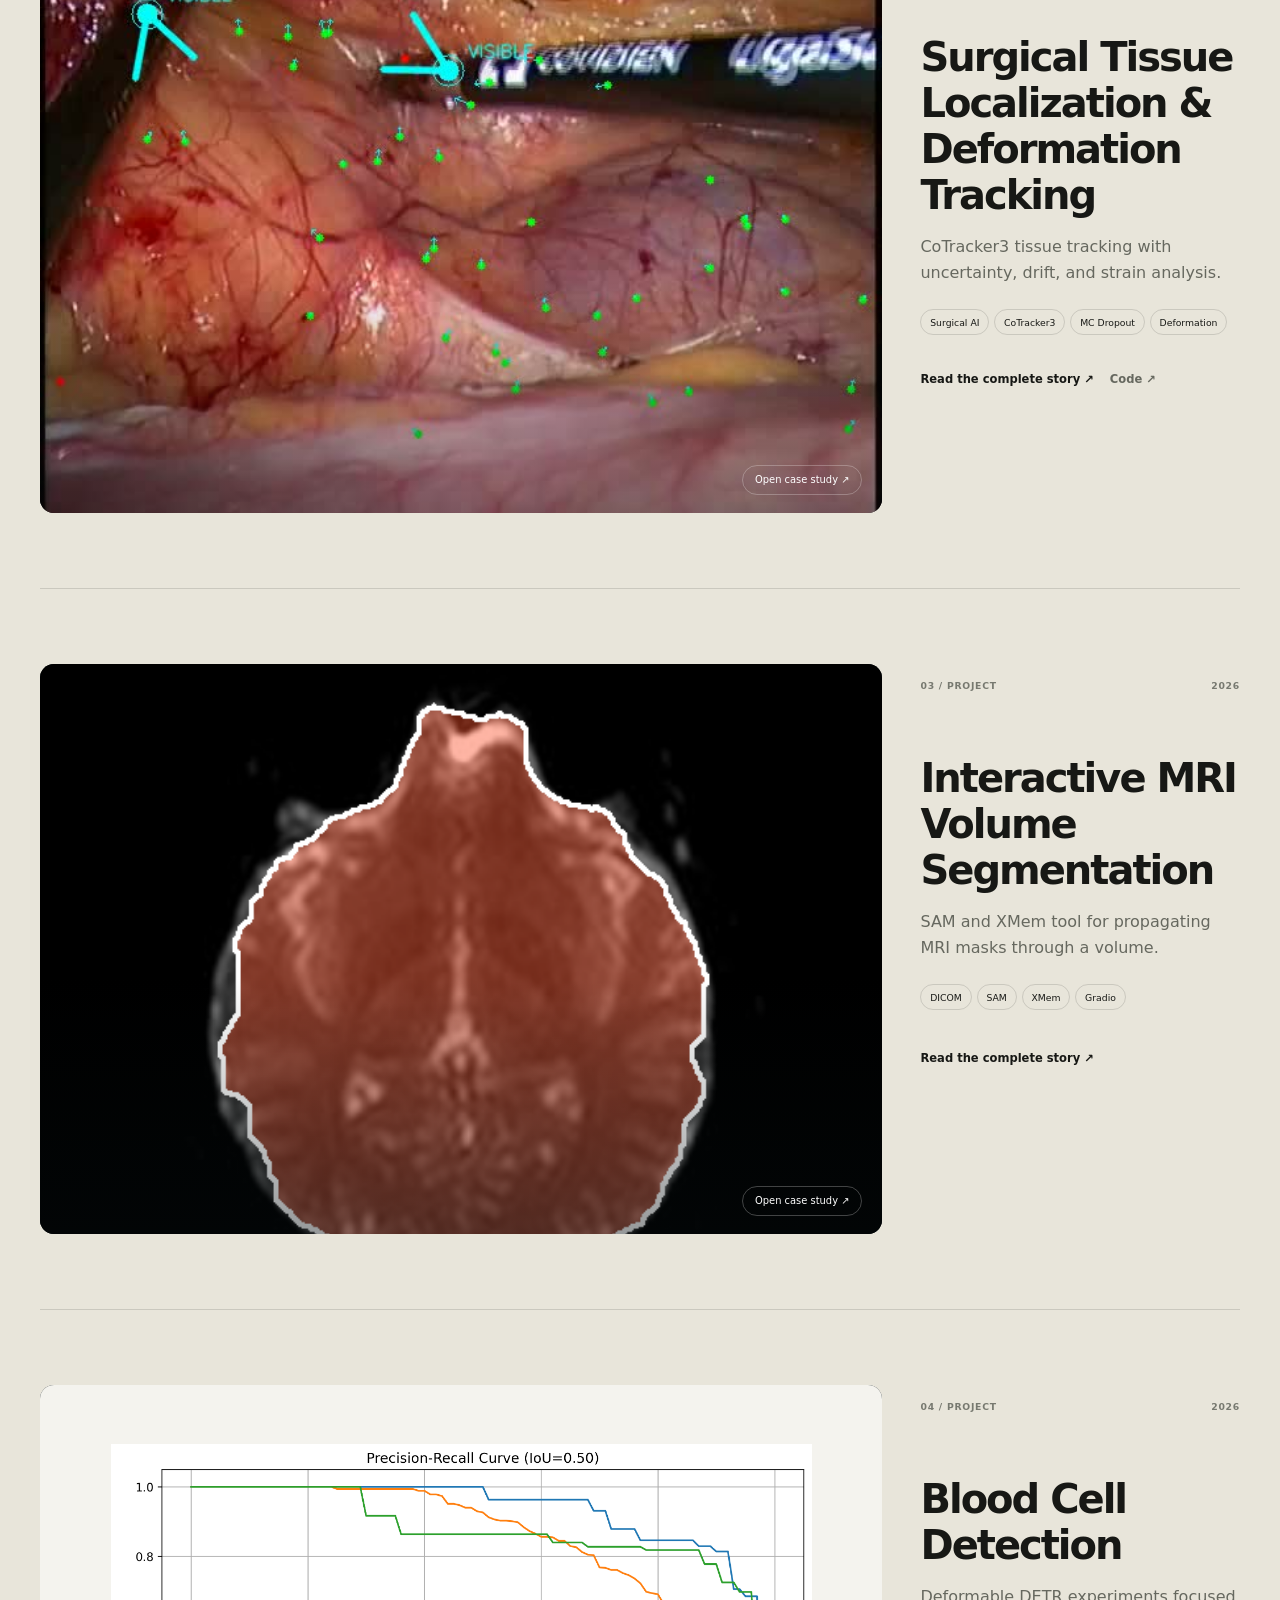
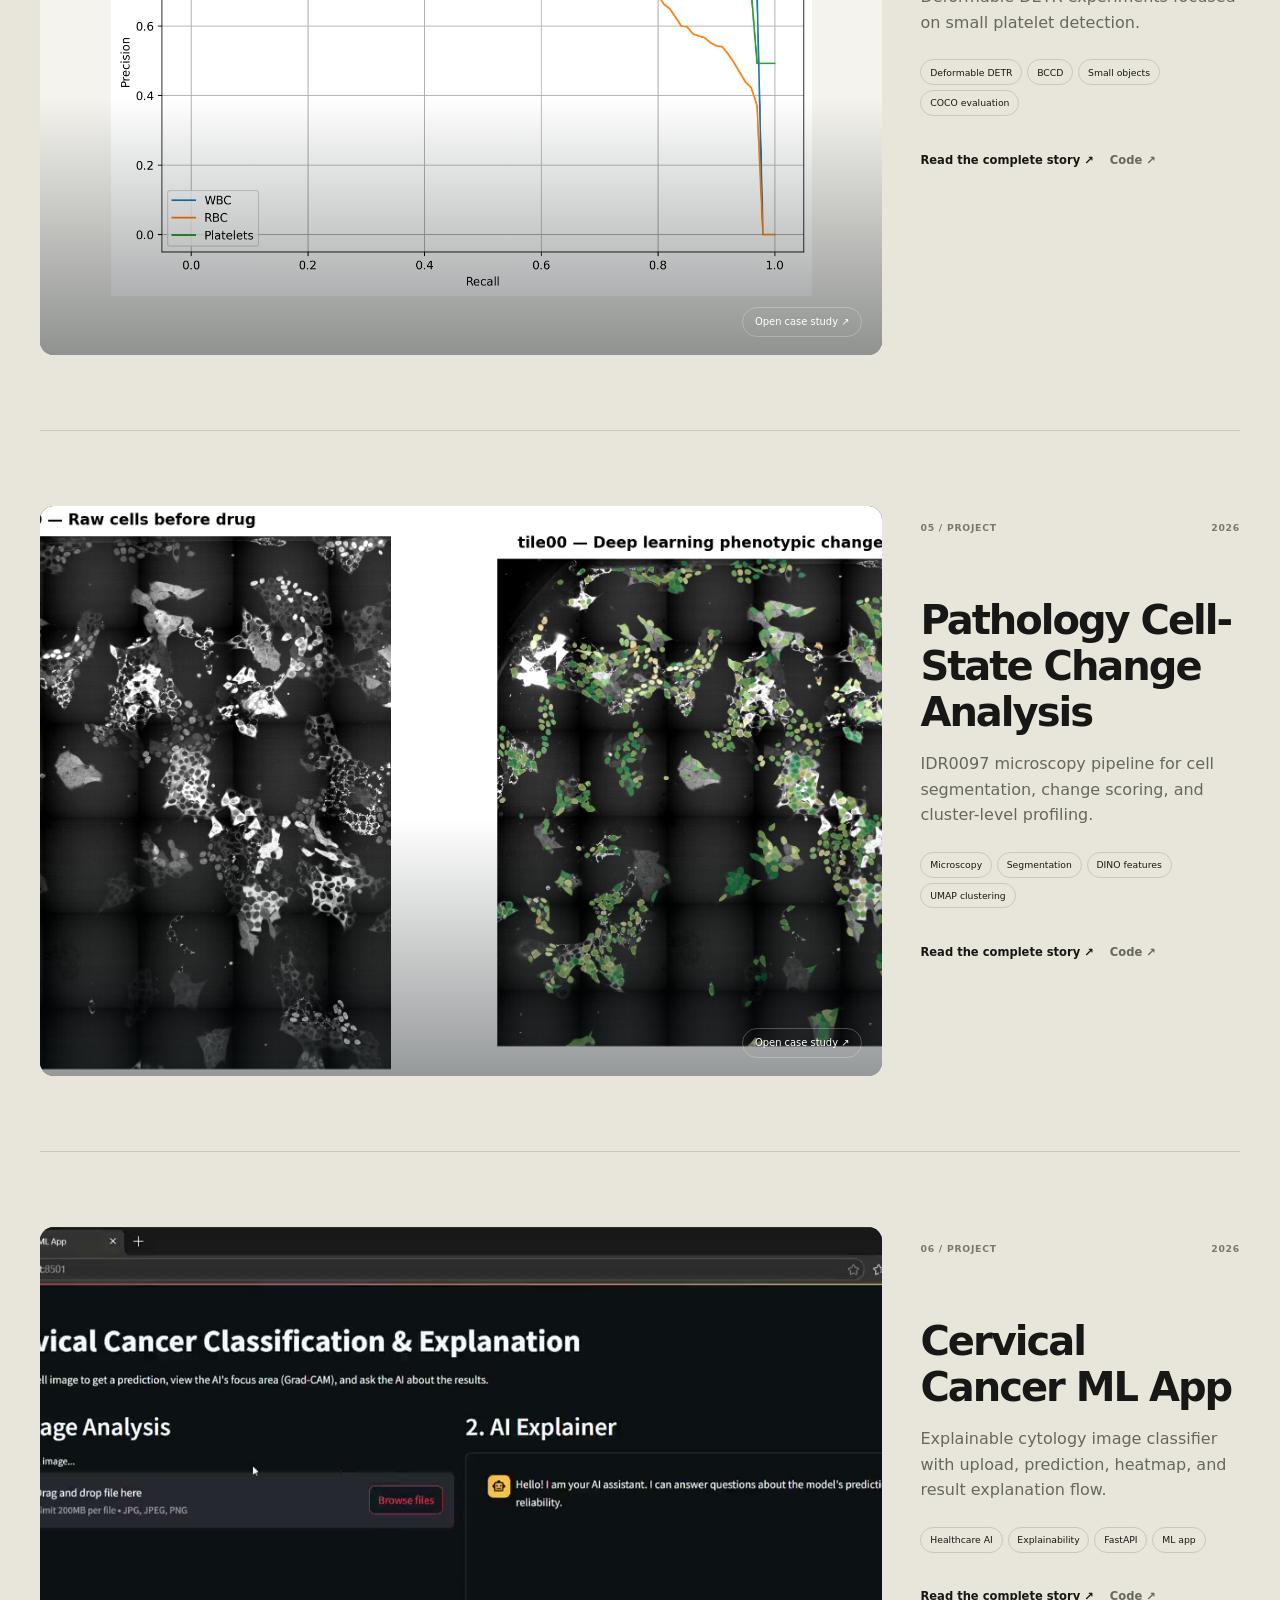
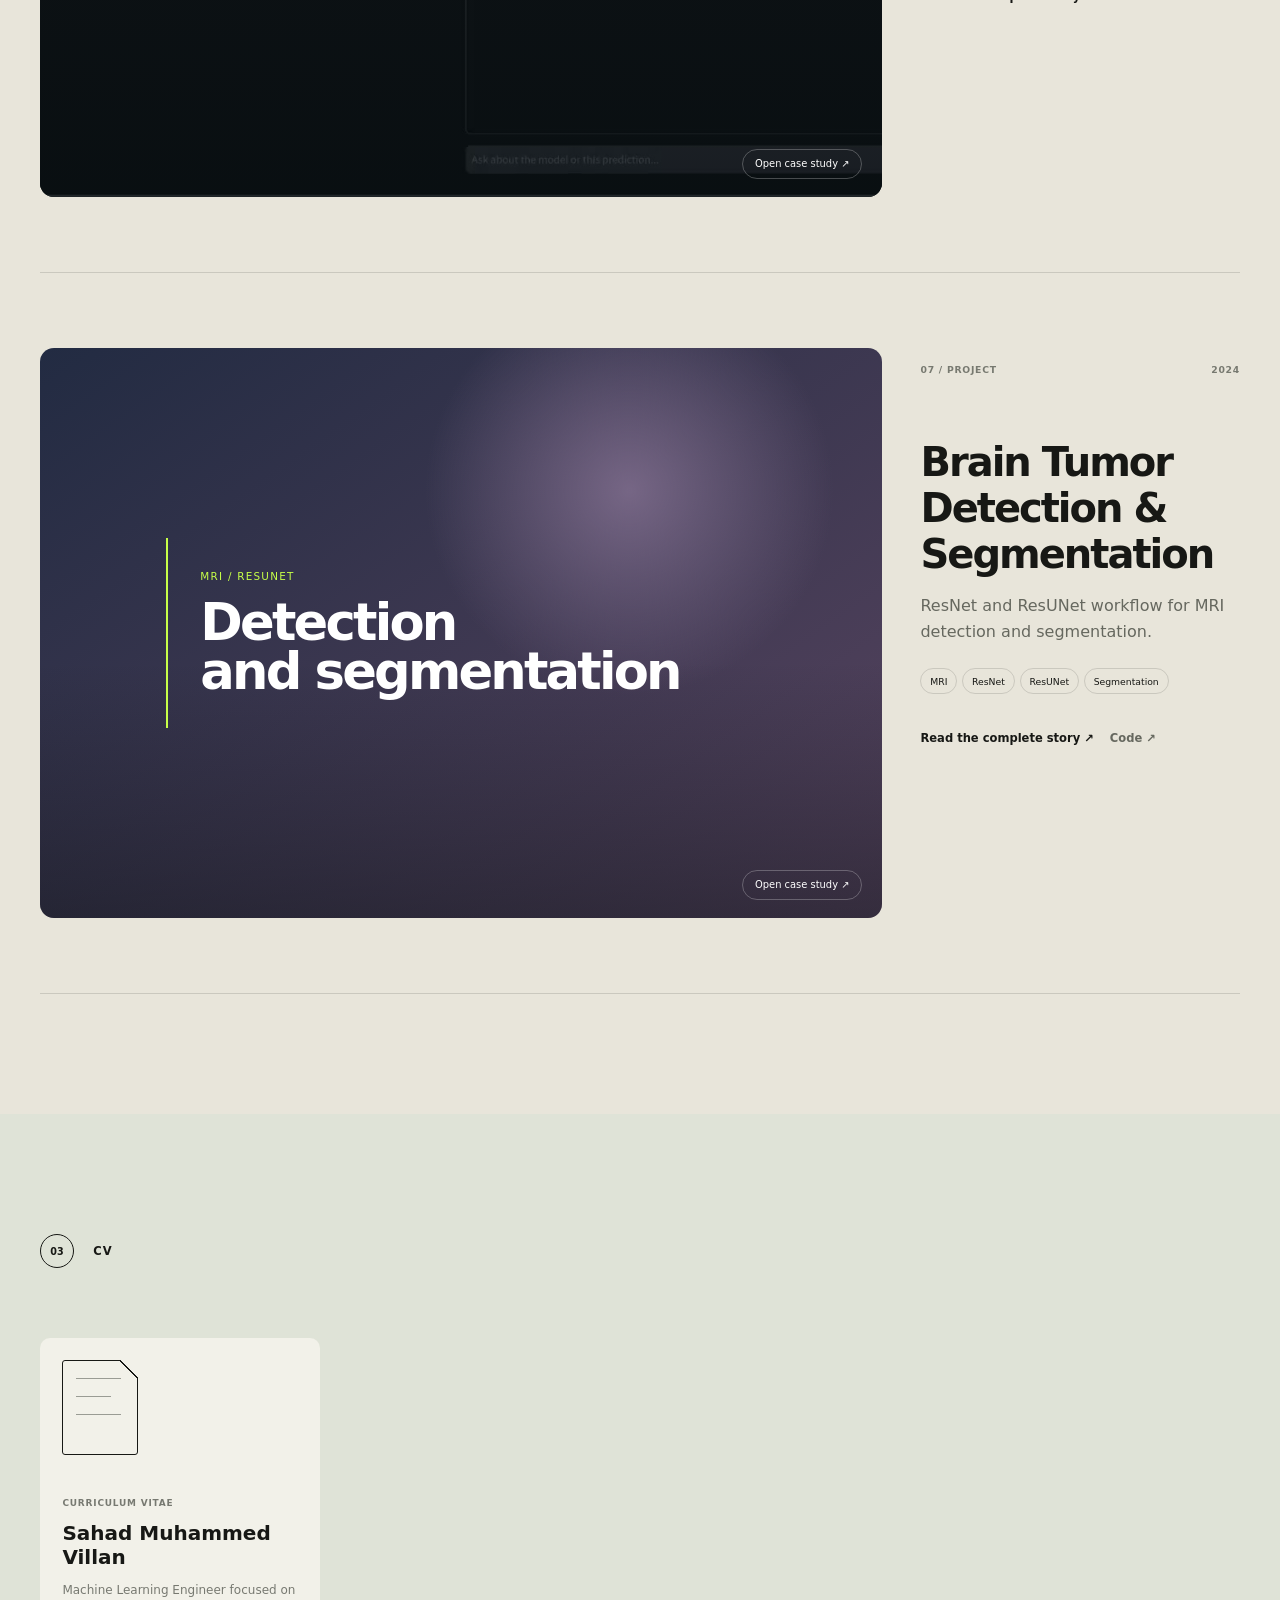
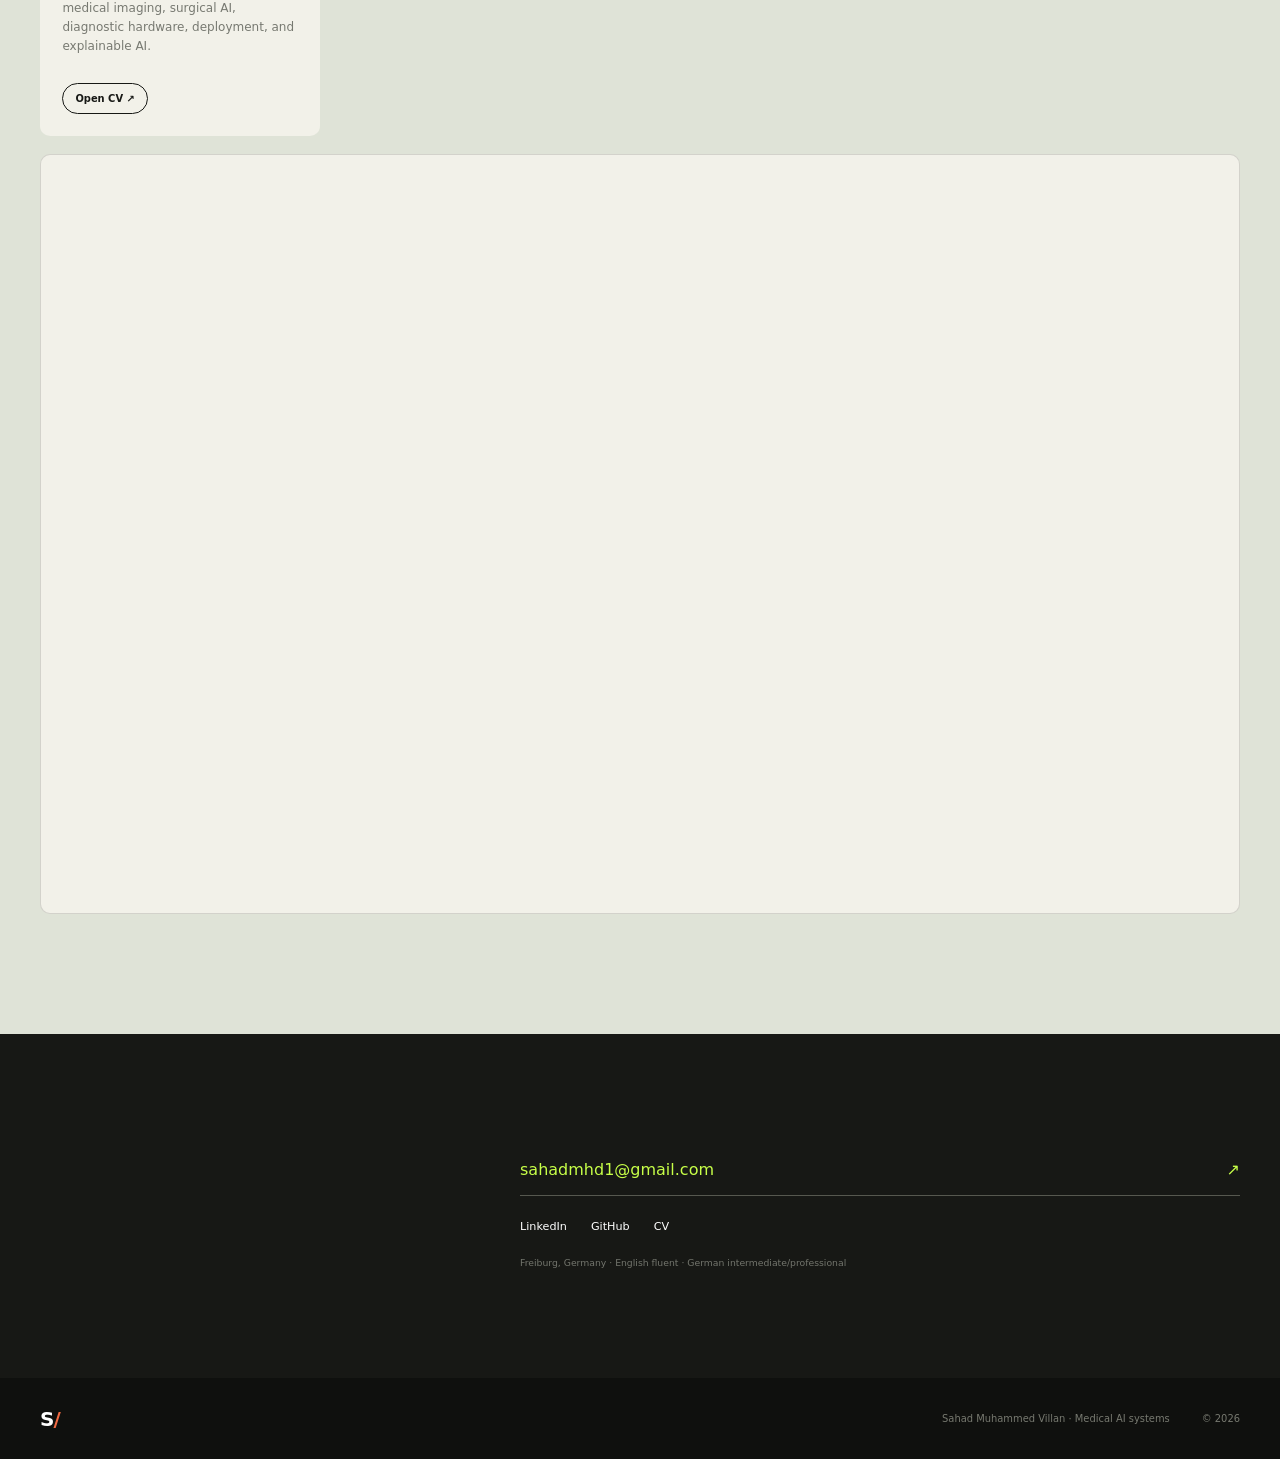
==== commit 37fe4b33: "Add files via upload" ====
--- a/index.html
+++ b/index.html
@@ -42,7 +42,6 @@
           <figure class="profile-photo">
             <img src="assets/sahad-portrait.jpg" alt="Portrait of Sahad Muhammed Villan">
           </figure>
-          <div class="availability"><i></i><span data-availability>Open to conversations</span></div>
           <dl>
             <div><dt>Based in</dt><dd data-location>Freiburg, Germany</dd></div>
             <div><dt>Focus</dt><dd>Medical AI systems</dd></div>
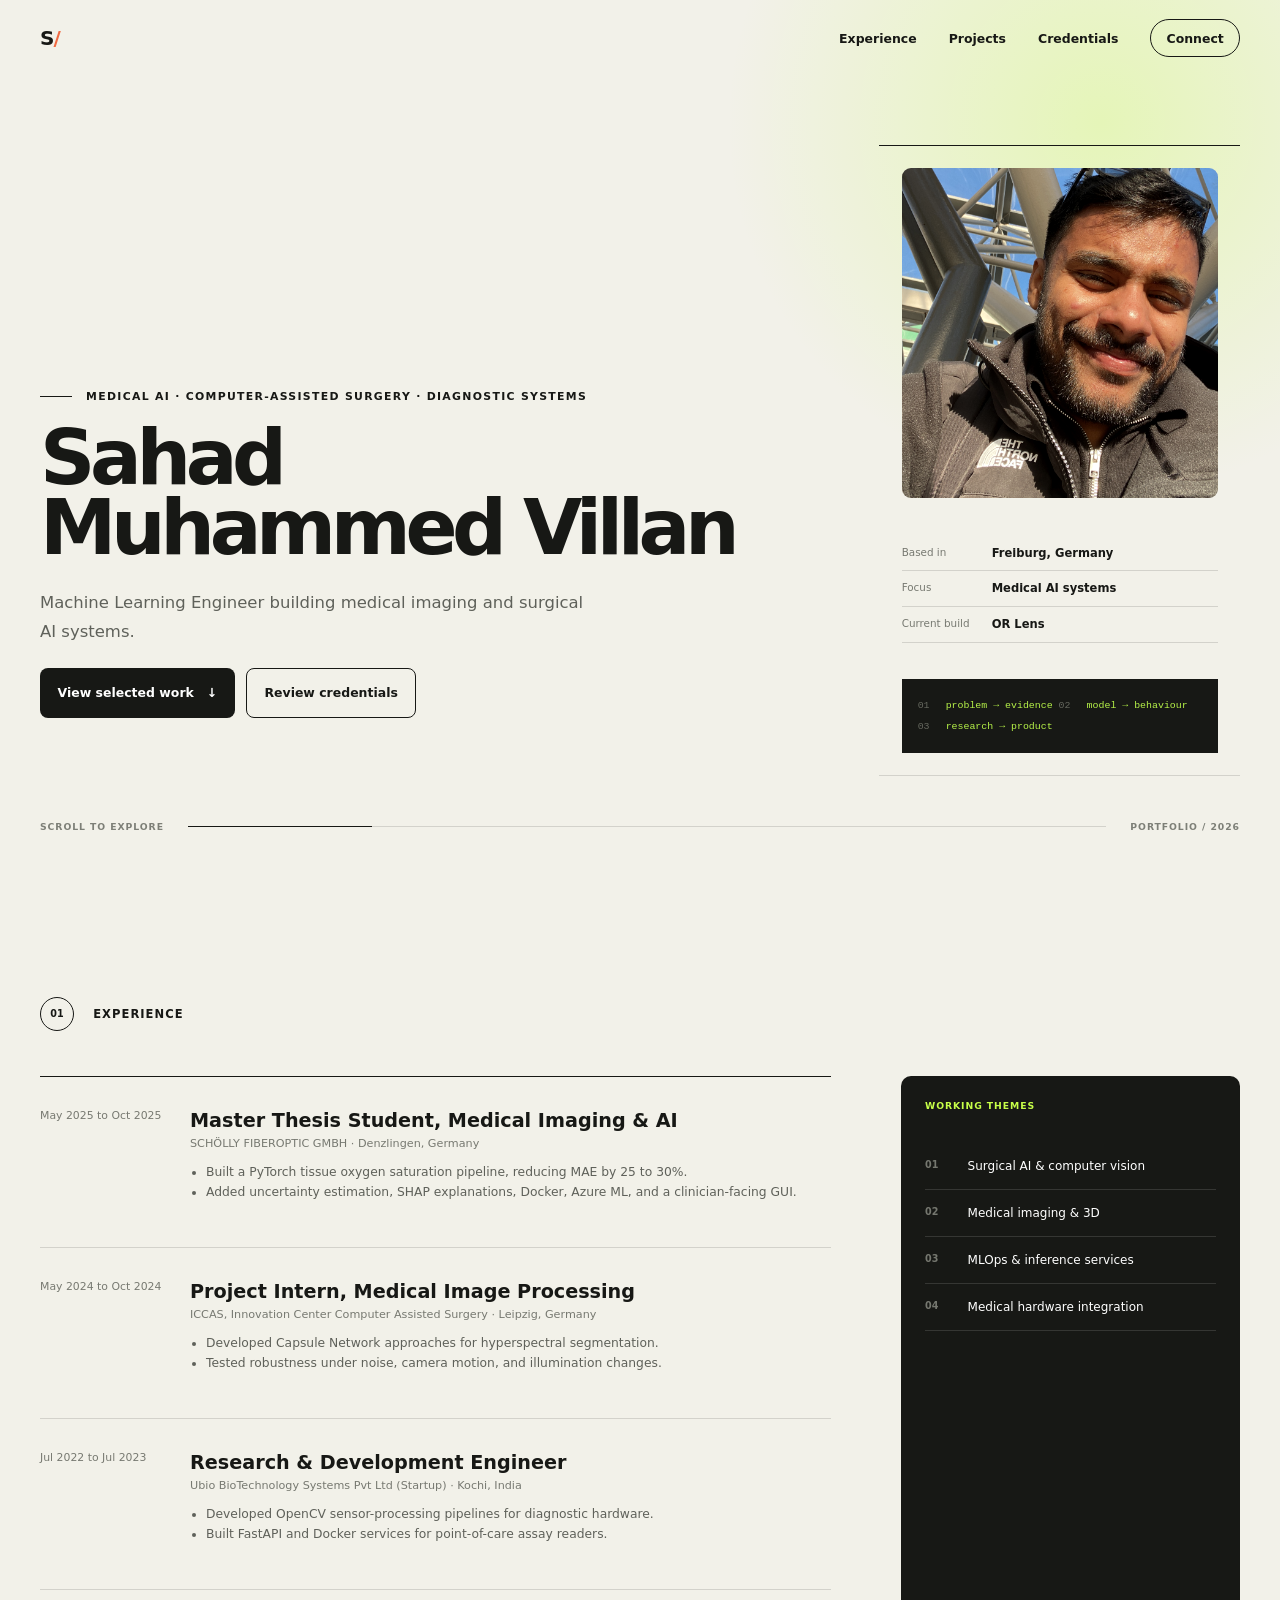
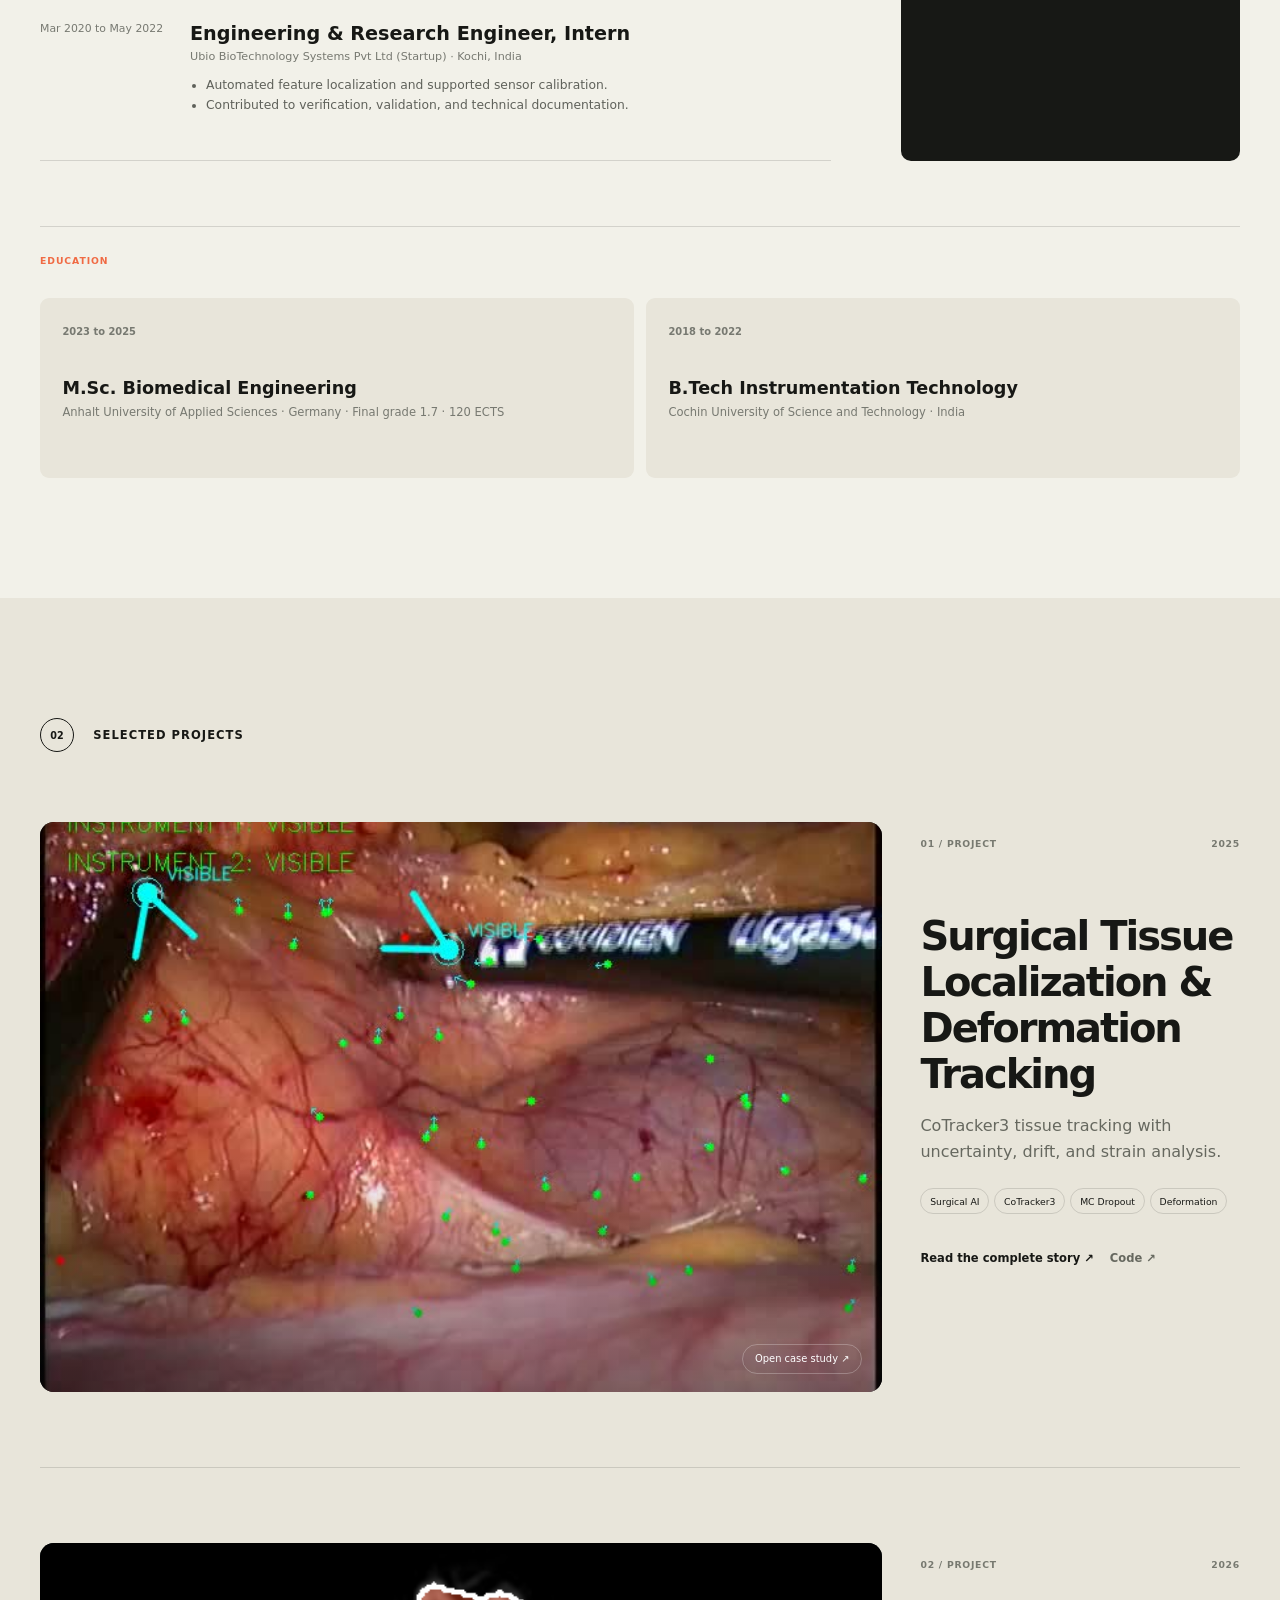
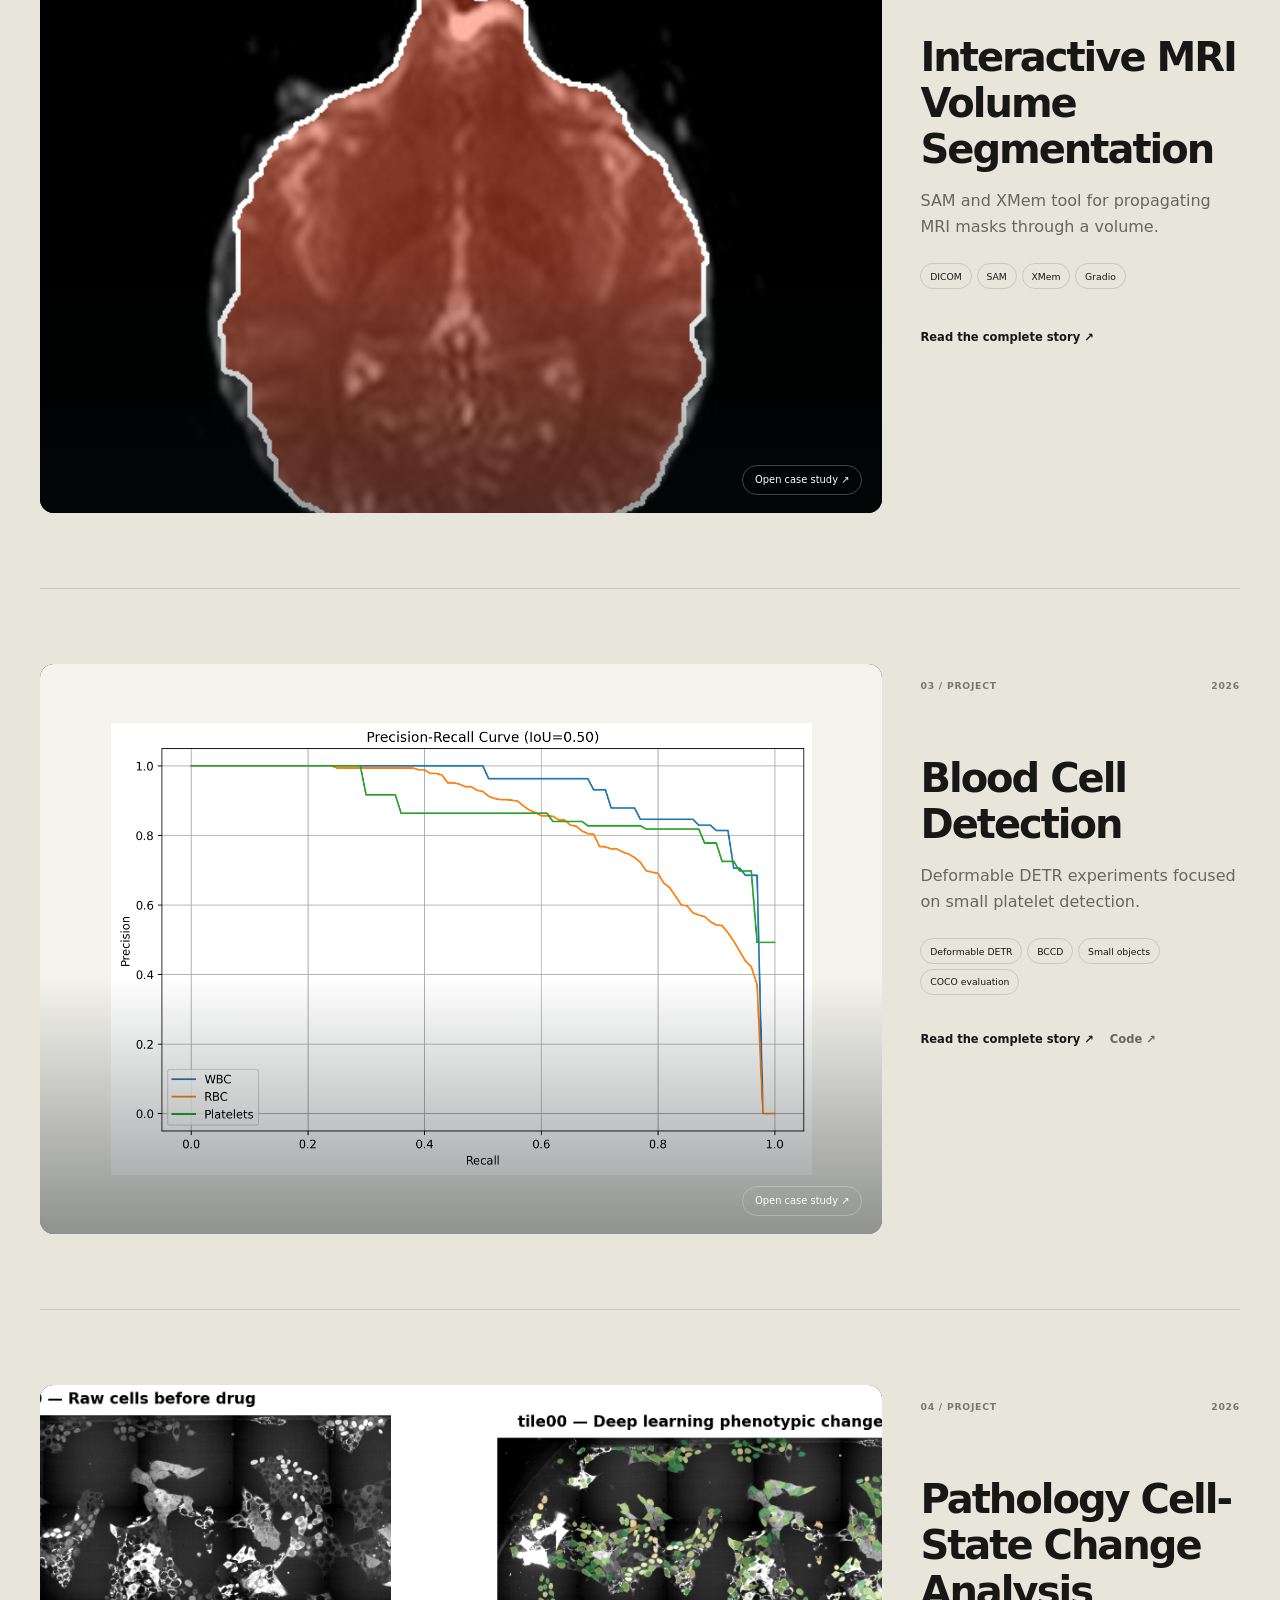
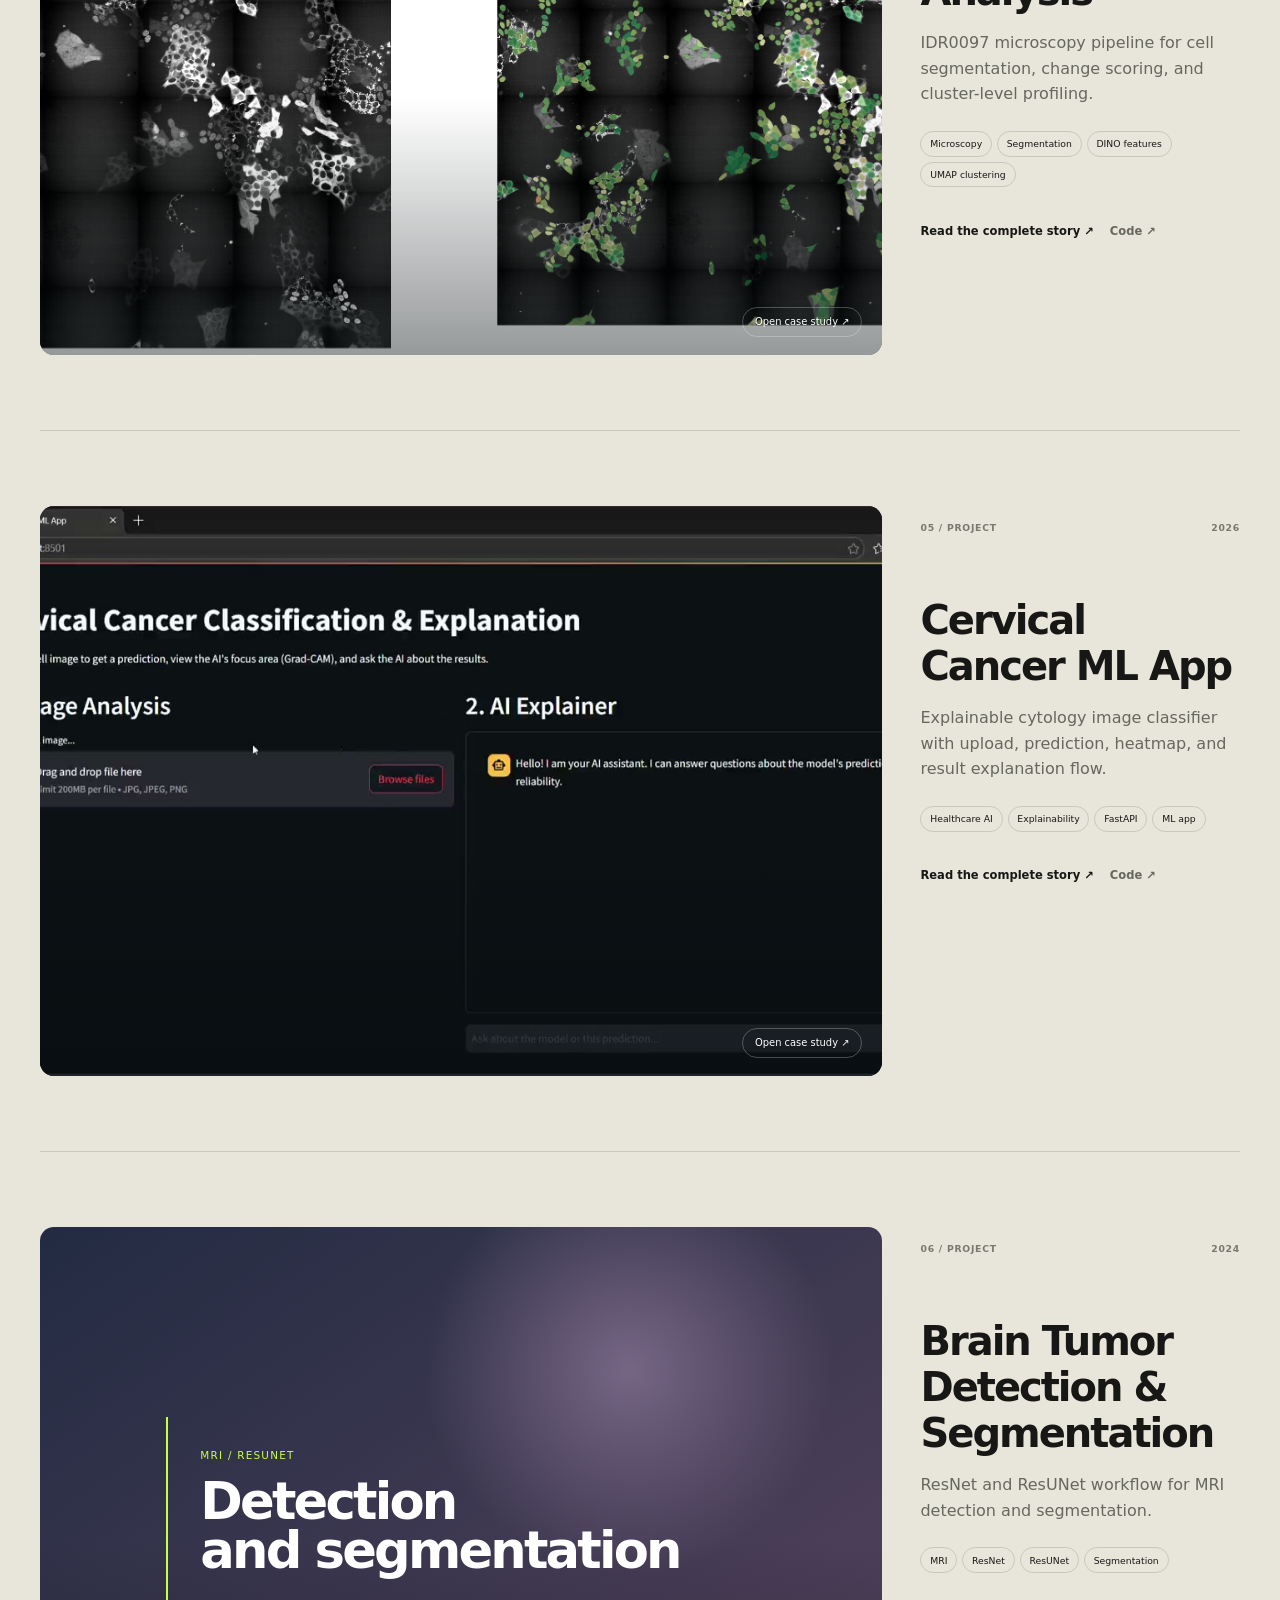
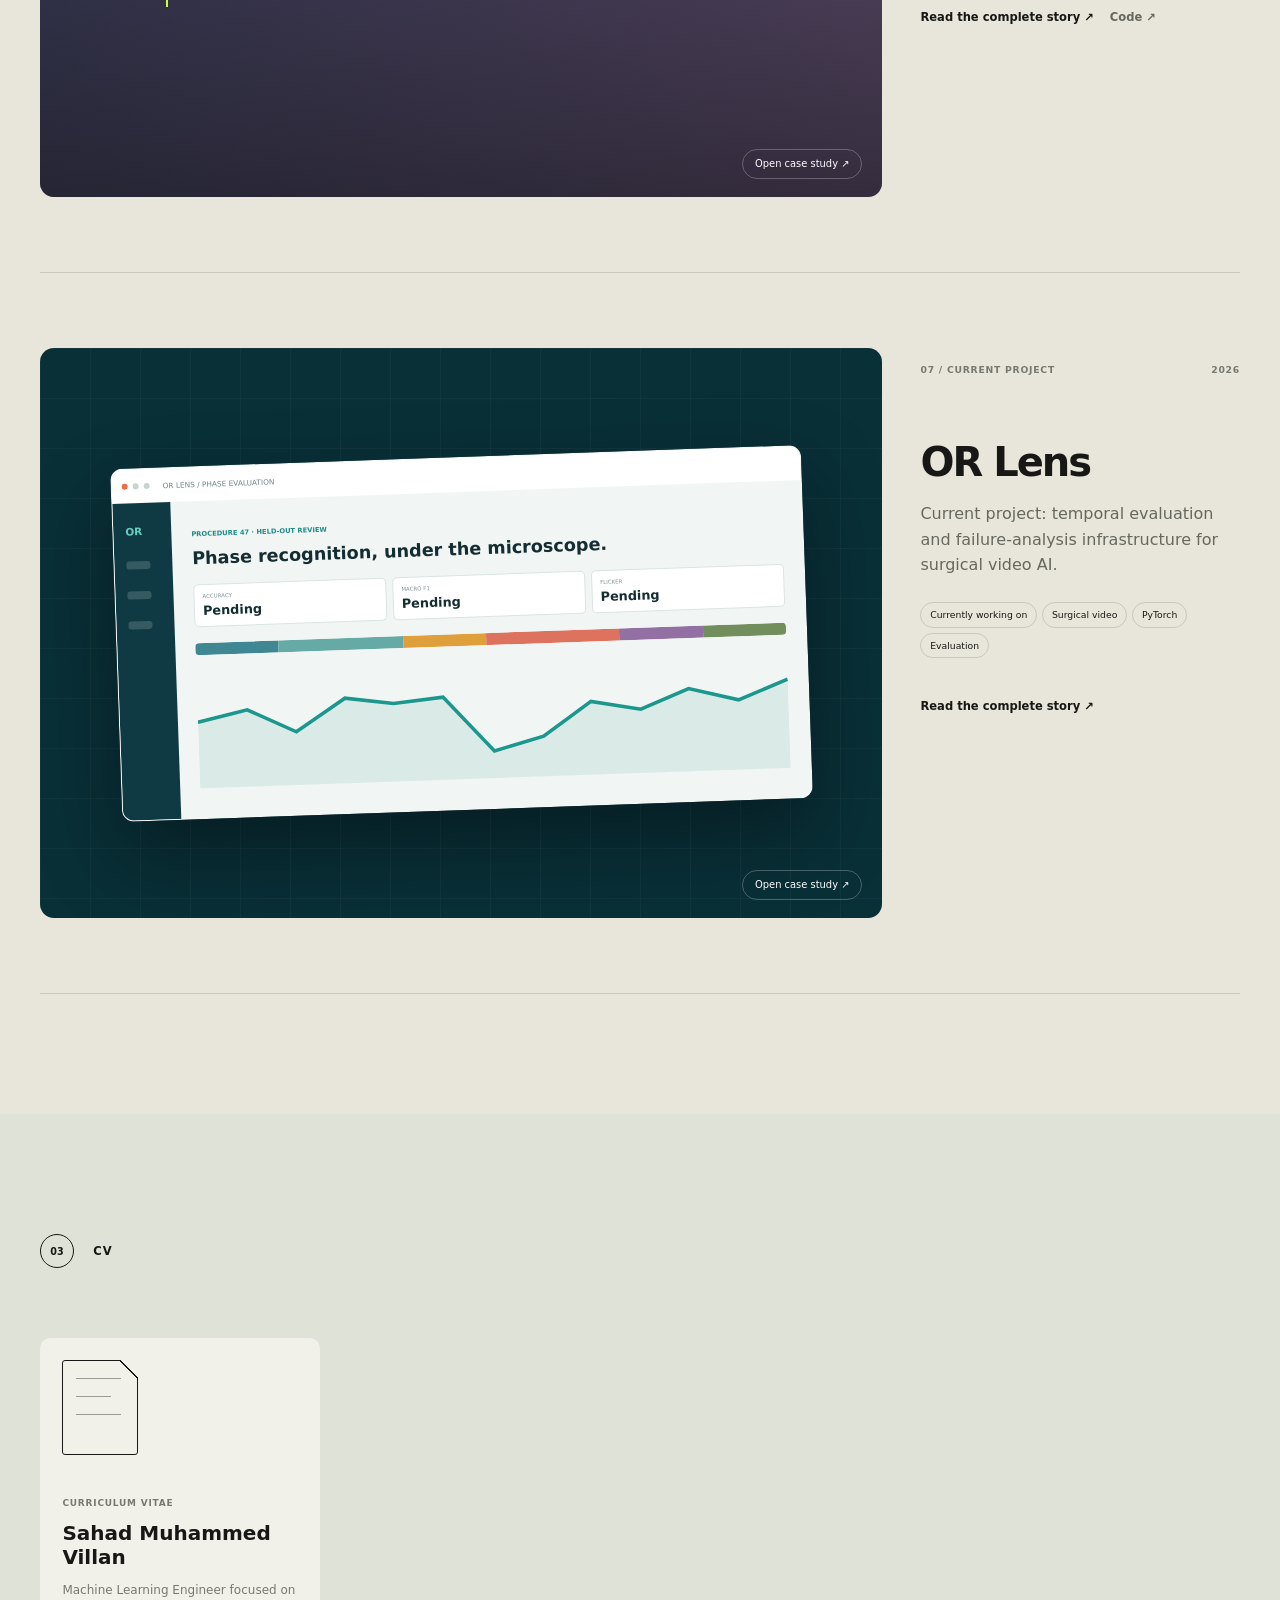
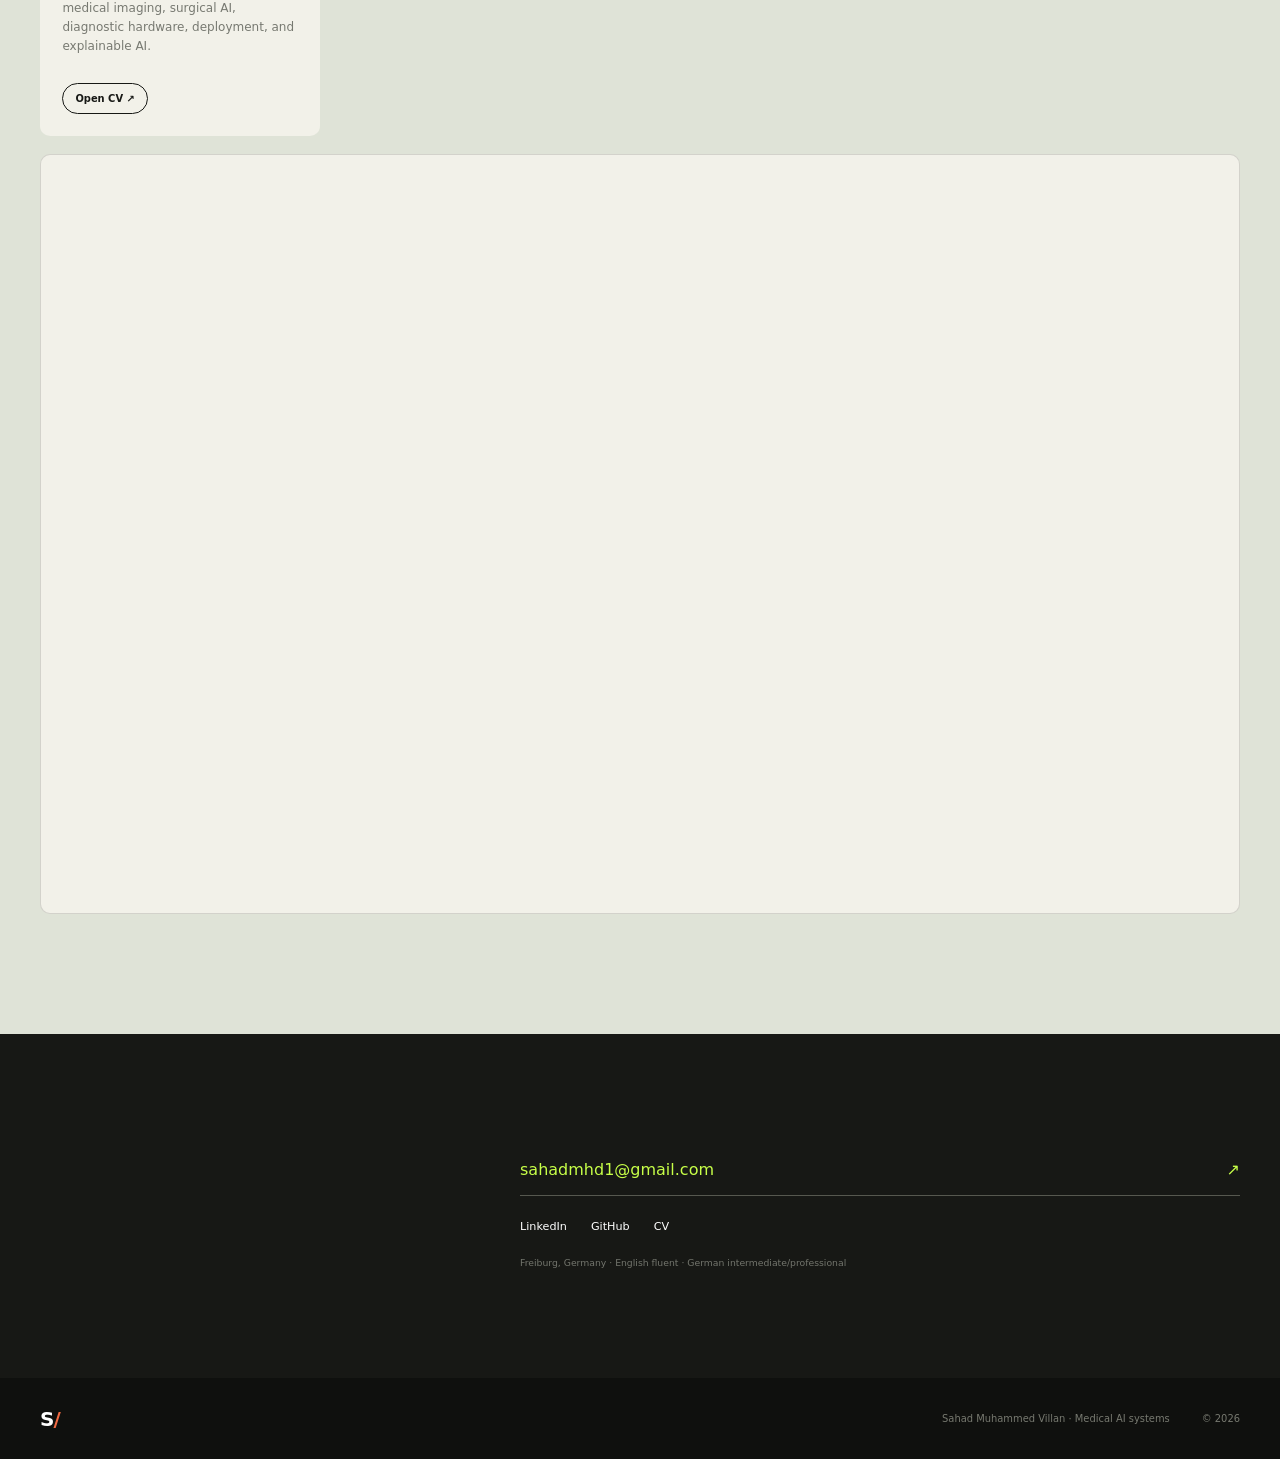
==== commit 4fc1725c: "Add files via upload" ====
--- a/index.html
+++ b/index.html
@@ -67,6 +67,88 @@
           <div><span class="section-number">02</span><p>Selected projects</p></div>
         </header>
         <div class="project-list" data-project-list>
+          <article class="project-featured reveal" data-project-slug="surgical-tissue-tracking">
+            <a class="project-visual has-video" href="projects/surgical-tissue-tracking/index.html" aria-label="Open surgical tissue tracking project">
+              <video class="project-card-video" autoplay muted loop playsinline preload="metadata" poster="projects/surgical-tissue-tracking/surgical_gps_op1_poster.jpg">
+                <source src="projects/surgical-tissue-tracking/surgical_gps_op1_web.mp4" type="video/mp4">
+              </video>
+              <span class="project-open">Open case study ↗</span>
+            </a>
+            <div class="project-copy">
+              <div class="project-meta"><span>01 / PROJECT</span><span>2025</span></div>
+              <h3>Surgical Tissue Localization &amp; Deformation Tracking</h3>
+              <p>CoTracker3 tissue tracking with uncertainty, drift, and strain analysis.</p>
+              <ul><li>Surgical AI</li><li>CoTracker3</li><li>MC Dropout</li><li>Deformation</li></ul>
+              <div class="project-actions"><a href="projects/surgical-tissue-tracking/index.html">Read the complete story <span>↗</span></a><a href="https://github.com/sahadvillan/Tissue_Localization" target="_blank" rel="noreferrer">Code <span>↗</span></a></div>
+            </div>
+          </article>
+          <article class="project-featured reveal" data-project-slug="mri-volume-propagation">
+            <a class="project-visual has-image" href="projects/mri-volume-propagation/index.html" aria-label="Open MRI volume segmentation project">
+              <img class="project-card-image" src="assets/mri-propagation-frame.png" alt="MRI mask propagated through a volume">
+              <span class="project-open">Open case study ↗</span>
+            </a>
+            <div class="project-copy">
+              <div class="project-meta"><span>02 / PROJECT</span><span>2026</span></div>
+              <h3>Interactive MRI Volume Segmentation</h3>
+              <p>SAM and XMem tool for propagating MRI masks through a volume.</p>
+              <ul><li>DICOM</li><li>SAM</li><li>XMem</li><li>Gradio</li></ul>
+              <a href="projects/mri-volume-propagation/index.html">Read the complete story <span>↗</span></a>
+            </div>
+          </article>
+          <article class="project-featured reveal" data-project-slug="blood-cell-detection">
+            <a class="project-visual has-image" href="projects/blood-cell-detection/index.html" aria-label="Open blood cell detection project">
+              <img class="project-card-image contain" src="assets/blood-cell-pr-curve.png" alt="Precision and recall curves for three blood cell classes">
+              <span class="project-open">Open case study ↗</span>
+            </a>
+            <div class="project-copy">
+              <div class="project-meta"><span>03 / PROJECT</span><span>2026</span></div>
+              <h3>Blood Cell Detection</h3>
+              <p>Deformable DETR experiments focused on small platelet detection.</p>
+              <ul><li>Deformable DETR</li><li>BCCD</li><li>Small objects</li><li>COCO evaluation</li></ul>
+              <div class="project-actions"><a href="projects/blood-cell-detection/index.html">Read the complete story <span>↗</span></a><a href="https://github.com/sahadvillan/blood-cell-detection" target="_blank" rel="noreferrer">Code <span>↗</span></a></div>
+            </div>
+          </article>
+          <article class="project-featured reveal" data-project-slug="pathology-cell-state">
+            <a class="project-visual has-image" href="projects/pathology-cell-state/index.html" aria-label="Open pathology cell-state project">
+              <img class="project-card-image" src="assets/pathology-heatmap-sidebygrid.png" alt="Cell change heatmap over microscopy image tiles">
+              <span class="project-open">Open case study ↗</span>
+            </a>
+            <div class="project-copy">
+              <div class="project-meta"><span>04 / PROJECT</span><span>2026</span></div>
+              <h3>Pathology Cell-State Change Analysis</h3>
+              <p>IDR0097 microscopy pipeline for cell segmentation, change scoring, and cluster-level profiling.</p>
+              <ul><li>Microscopy</li><li>Segmentation</li><li>DINO features</li><li>UMAP clustering</li></ul>
+              <div class="project-actions"><a href="projects/pathology-cell-state/index.html">Read the complete story <span>↗</span></a><a href="https://github.com/sahadvillan/drug-induced-phenotype-detection" target="_blank" rel="noreferrer">Code <span>↗</span></a></div>
+            </div>
+          </article>
+          <article class="project-featured reveal" data-project-slug="cervical-cancer-ml-app">
+            <a class="project-visual has-video" href="projects/cervical-cancer-ml-app/index.html" aria-label="Open cervical cancer ML app project">
+              <video class="project-card-video" autoplay muted loop playsinline preload="metadata" poster="projects/cervical-cancer-ml-app/cervical-cancer-app-poster.jpg">
+                <source src="projects/cervical-cancer-ml-app/cervical-cancer-app-demo.mp4" type="video/mp4">
+              </video>
+              <span class="project-open">Open case study ↗</span>
+            </a>
+            <div class="project-copy">
+              <div class="project-meta"><span>05 / PROJECT</span><span>2026</span></div>
+              <h3>Cervical Cancer ML App</h3>
+              <p>Explainable cytology image classifier with upload, prediction, heatmap, and result explanation flow.</p>
+              <ul><li>Healthcare AI</li><li>Explainability</li><li>FastAPI</li><li>ML app</li></ul>
+              <div class="project-actions"><a href="projects/cervical-cancer-ml-app/index.html">Read the complete story <span>↗</span></a><a href="https://github.com/sahadvillan/cervical-cancer-explinability" target="_blank" rel="noreferrer">Code <span>↗</span></a></div>
+            </div>
+          </article>
+          <article class="project-featured reveal" data-project-slug="brain-tumor-mri">
+            <a class="project-visual project-visual-mri" href="projects/brain-tumor-mri/index.html" aria-label="Open brain tumor MRI project">
+              <div class="project-visual-label"><small>MRI / RESUNET</small><strong>Detection<br>and segmentation</strong></div>
+              <span class="project-open">Open case study ↗</span>
+            </a>
+            <div class="project-copy">
+              <div class="project-meta"><span>06 / PROJECT</span><span>2024</span></div>
+              <h3>Brain Tumor Detection &amp; Segmentation</h3>
+              <p>ResNet and ResUNet workflow for MRI detection and segmentation.</p>
+              <ul><li>MRI</li><li>ResNet</li><li>ResUNet</li><li>Segmentation</li></ul>
+              <div class="project-actions"><a href="projects/brain-tumor-mri/index.html">Read the complete story <span>↗</span></a><a href="https://github.com/sahadvillan/Brain-Tumor-Detection-Using-Deep-Learning" target="_blank" rel="noreferrer">Code <span>↗</span></a></div>
+            </div>
+          </article>
           <article class="project-featured reveal" data-project-slug="or-lens">
             <a class="project-visual or-lens-visual" href="projects/or-lens/index.html" aria-label="Open OR Lens project">
               <div class="or-grid"></div>
@@ -86,93 +168,11 @@
               <span class="project-open">Open case study ↗</span>
             </a>
             <div class="project-copy">
-              <div class="project-meta"><span>01 / FEATURED</span><span>2026</span></div>
+              <div class="project-meta"><span>07 / CURRENT PROJECT</span><span>2026</span></div>
               <h3>OR Lens</h3>
               <p>Current project: temporal evaluation and failure-analysis infrastructure for surgical video AI.</p>
               <ul><li>Currently working on</li><li>Surgical video</li><li>PyTorch</li><li>Evaluation</li></ul>
               <a href="projects/or-lens/index.html">Read the complete story <span>↗</span></a>
-            </div>
-          </article>
-          <article class="project-featured reveal" data-project-slug="surgical-tissue-tracking">
-            <a class="project-visual has-video" href="projects/surgical-tissue-tracking/index.html" aria-label="Open surgical tissue tracking project">
-              <video class="project-card-video" autoplay muted loop playsinline preload="metadata" poster="projects/surgical-tissue-tracking/surgical_gps_op1_poster.jpg">
-                <source src="projects/surgical-tissue-tracking/surgical_gps_op1_web.mp4" type="video/mp4">
-              </video>
-              <span class="project-open">Open case study ↗</span>
-            </a>
-            <div class="project-copy">
-              <div class="project-meta"><span>02 / PROJECT</span><span>2025</span></div>
-              <h3>Surgical Tissue Localization &amp; Deformation Tracking</h3>
-              <p>CoTracker3 tissue tracking with uncertainty, drift, and strain analysis.</p>
-              <ul><li>Surgical AI</li><li>CoTracker3</li><li>MC Dropout</li><li>Deformation</li></ul>
-              <div class="project-actions"><a href="projects/surgical-tissue-tracking/index.html">Read the complete story <span>↗</span></a><a href="https://github.com/sahadvillan/Tissue_Localization" target="_blank" rel="noreferrer">Code <span>↗</span></a></div>
-            </div>
-          </article>
-          <article class="project-featured reveal" data-project-slug="mri-volume-propagation">
-            <a class="project-visual has-image" href="projects/mri-volume-propagation/index.html" aria-label="Open MRI volume segmentation project">
-              <img class="project-card-image" src="assets/mri-propagation-frame.png" alt="MRI mask propagated through a volume">
-              <span class="project-open">Open case study ↗</span>
-            </a>
-            <div class="project-copy">
-              <div class="project-meta"><span>03 / PROJECT</span><span>2026</span></div>
-              <h3>Interactive MRI Volume Segmentation</h3>
-              <p>SAM and XMem tool for propagating MRI masks through a volume.</p>
-              <ul><li>DICOM</li><li>SAM</li><li>XMem</li><li>Gradio</li></ul>
-              <a href="projects/mri-volume-propagation/index.html">Read the complete story <span>↗</span></a>
-            </div>
-          </article>
-          <article class="project-featured reveal" data-project-slug="blood-cell-detection">
-            <a class="project-visual has-image" href="projects/blood-cell-detection/index.html" aria-label="Open blood cell detection project">
-              <img class="project-card-image contain" src="assets/blood-cell-pr-curve.png" alt="Precision and recall curves for three blood cell classes">
-              <span class="project-open">Open case study ↗</span>
-            </a>
-            <div class="project-copy">
-              <div class="project-meta"><span>04 / PROJECT</span><span>2026</span></div>
-              <h3>Blood Cell Detection</h3>
-              <p>Deformable DETR experiments focused on small platelet detection.</p>
-              <ul><li>Deformable DETR</li><li>BCCD</li><li>Small objects</li><li>COCO evaluation</li></ul>
-              <div class="project-actions"><a href="projects/blood-cell-detection/index.html">Read the complete story <span>↗</span></a><a href="https://github.com/sahadvillan/blood-cell-detection" target="_blank" rel="noreferrer">Code <span>↗</span></a></div>
-            </div>
-          </article>
-          <article class="project-featured reveal" data-project-slug="pathology-cell-state">
-            <a class="project-visual has-image" href="projects/pathology-cell-state/index.html" aria-label="Open pathology cell-state project">
-              <img class="project-card-image" src="assets/pathology-heatmap-sidebygrid.png" alt="Cell change heatmap over microscopy image tiles">
-              <span class="project-open">Open case study ↗</span>
-            </a>
-            <div class="project-copy">
-              <div class="project-meta"><span>05 / PROJECT</span><span>2026</span></div>
-              <h3>Pathology Cell-State Change Analysis</h3>
-              <p>IDR0097 microscopy pipeline for cell segmentation, change scoring, and cluster-level profiling.</p>
-              <ul><li>Microscopy</li><li>Segmentation</li><li>DINO features</li><li>UMAP clustering</li></ul>
-              <div class="project-actions"><a href="projects/pathology-cell-state/index.html">Read the complete story <span>↗</span></a><a href="https://github.com/sahadvillan/drug-induced-phenotype-detection" target="_blank" rel="noreferrer">Code <span>↗</span></a></div>
-            </div>
-          </article>
-          <article class="project-featured reveal" data-project-slug="cervical-cancer-ml-app">
-            <a class="project-visual has-video" href="projects/cervical-cancer-ml-app/index.html" aria-label="Open cervical cancer ML app project">
-              <video class="project-card-video" autoplay muted loop playsinline preload="metadata" poster="projects/cervical-cancer-ml-app/cervical-cancer-app-poster.jpg">
-                <source src="projects/cervical-cancer-ml-app/cervical-cancer-app-demo.mp4" type="video/mp4">
-              </video>
-              <span class="project-open">Open case study ↗</span>
-            </a>
-            <div class="project-copy">
-              <div class="project-meta"><span>06 / PROJECT</span><span>2026</span></div>
-              <h3>Cervical Cancer ML App</h3>
-              <p>Explainable cytology image classifier with upload, prediction, heatmap, and result explanation flow.</p>
-              <ul><li>Healthcare AI</li><li>Explainability</li><li>FastAPI</li><li>ML app</li></ul>
-              <div class="project-actions"><a href="projects/cervical-cancer-ml-app/index.html">Read the complete story <span>↗</span></a><a href="https://github.com/sahadvillan/cervical-cancer-explinability" target="_blank" rel="noreferrer">Code <span>↗</span></a></div>
-            </div>
-          </article>
-          <article class="project-featured reveal" data-project-slug="brain-tumor-mri">
-            <a class="project-visual project-visual-mri" href="projects/brain-tumor-mri/index.html" aria-label="Open brain tumor MRI project">
-              <div class="project-visual-label"><small>MRI / RESUNET</small><strong>Detection<br>and segmentation</strong></div>
-              <span class="project-open">Open case study ↗</span>
-            </a>
-            <div class="project-copy">
-              <div class="project-meta"><span>07 / PROJECT</span><span>2024</span></div>
-              <h3>Brain Tumor Detection &amp; Segmentation</h3>
-              <p>ResNet and ResUNet workflow for MRI detection and segmentation.</p>
-              <ul><li>MRI</li><li>ResNet</li><li>ResUNet</li><li>Segmentation</li></ul>
-              <div class="project-actions"><a href="projects/brain-tumor-mri/index.html">Read the complete story <span>↗</span></a><a href="https://github.com/sahadvillan/Brain-Tumor-Detection-Using-Deep-Learning" target="_blank" rel="noreferrer">Code <span>↗</span></a></div>
             </div>
           </article>
         </div>
